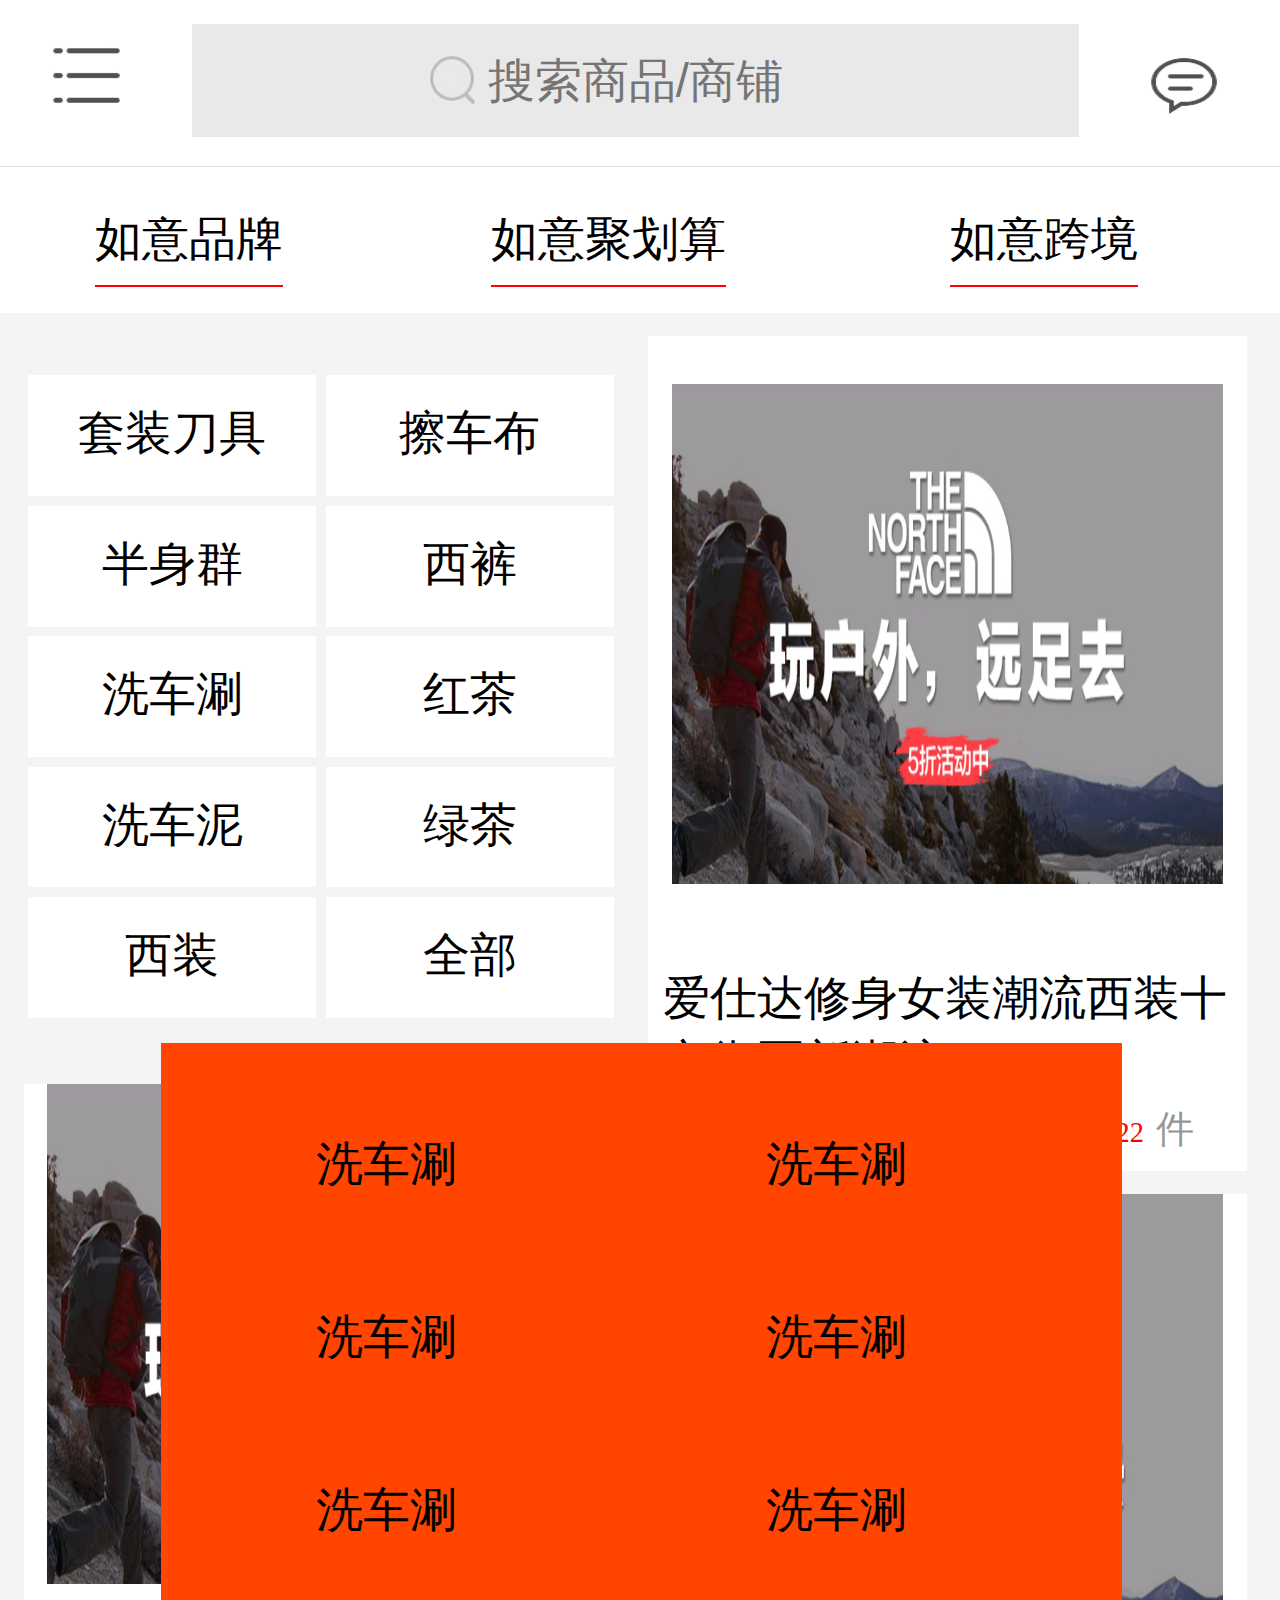
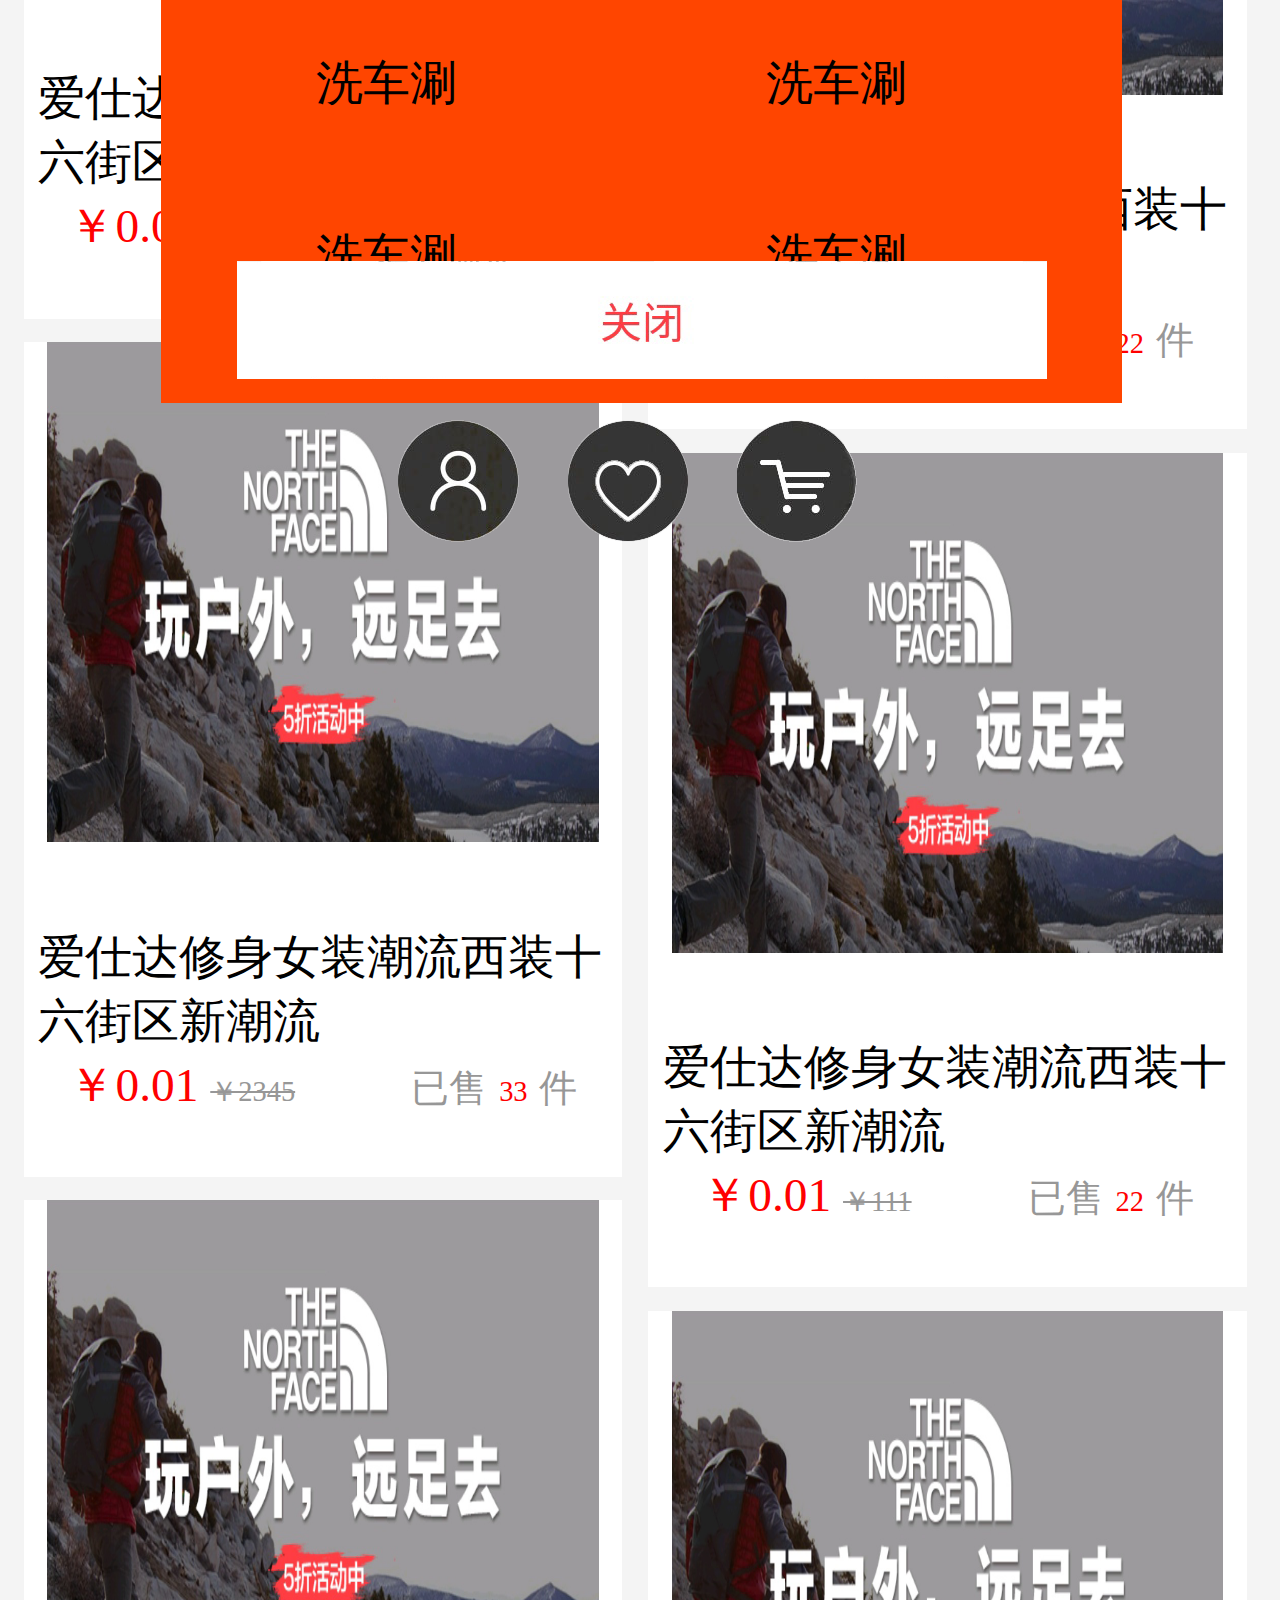
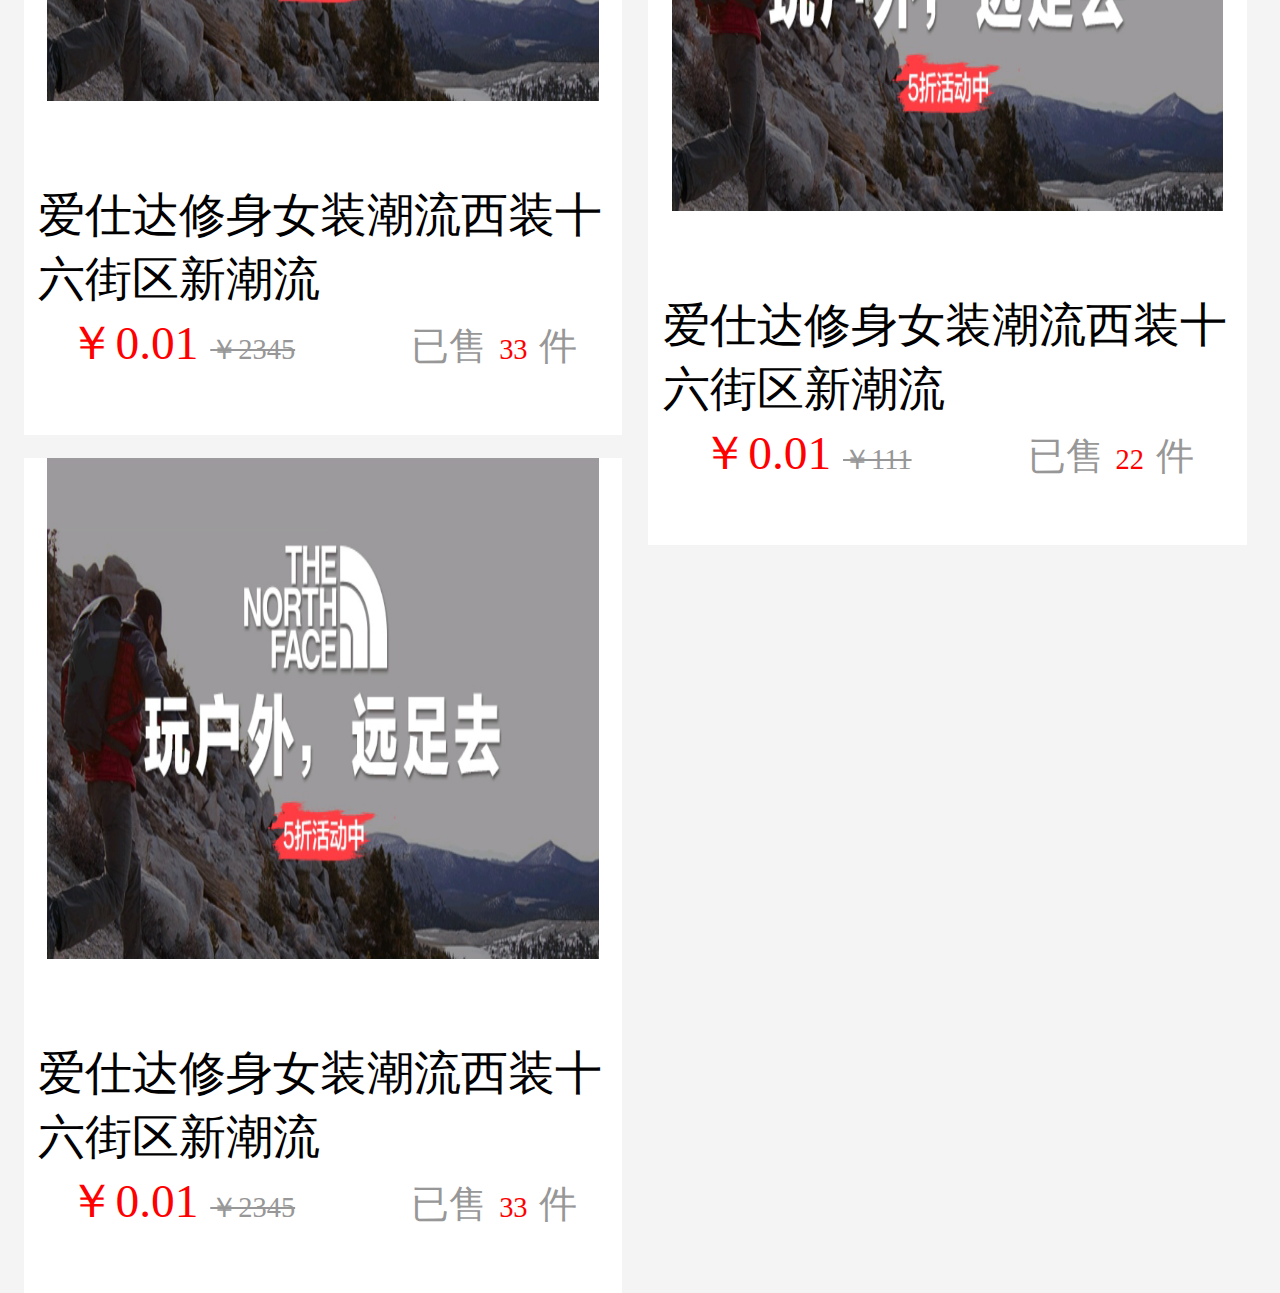
==== APP/index.html @ 69e21335 "app" ====
<!DOCTYPE html>
<html>
	<head>
		<meta charset="utf-8" />
		<title></title>
		<link rel="stylesheet" type="text/css" href="css/index.css"/>
		<meta name="viewport" content="width=device-width,user-scalable=no">
		<!--user-scalable=no-->
		<!--是否允许缩放 no不可以 yes可以-->
		<script type="text/javascript">
			var head = document.getElementsByTagName('head')[0];
			var meta = document.createElement('meta');
			meta.name = "viewport";
			var i = window.devicePixelRatio>1?1/ window.devicePixelRatio:1;
			meta.content = "width=device-width,user-scalable=no,initial-scale="+i+",maximum-scale="+i+",minimum-scale="+i;
			head.appendChild(meta);
		</script>	
		<script type="text/javascript">
			var html = document.getElementsByTagName('html')[0];
			var iW = window.innerWidth;
			var font = iW/27;
			//像素除40
			html.style.fontSize = font+'px';
		</script>
		</style>
	</head>
	<body>
		<div id="box">
			
			<!--头部-->
			<div class="header">
				<ul>
					<li>
						<img src="img/p.png"/>
					</li>
					<li>
						<input type="text" name="" id="" value=""  placeholder="搜索商品/商铺"/>
					</li>
					<li>
						<img src="img/q.png"/>
					</li>
				</ul>
			</div>
			<!--导航栏-->
			<div class="nav">
				
			</div>
			
			<!--固定定位-->
			<div class="fixed">
				<ul>
					<li>
						<img src="img/1.png"/>
					</li>
					<li>
						<img src="img/2.png"/>
					</li>
					<li>
						<img src="img/3.png"/>
					</li>
				</ul>
			</div>
			
			
			
			<!--tab切换-->
			<div class="Tab">
				<ul>
					<li>
						<!--左切换-->
						如意品牌
					</li>
					<li>
						<!--中间切换-->
						如意聚划算
					</li>
					<li>
						<!--右切换-->
						如意跨境
					</li>
				</ul>
				
			</div>
			<!--左切换-->
				<div >
					<!--左切换-->
					<div class="leftTab">
						<ul>
							<li>
								<a>
									<img src="img/hw.png"/>
								</a>
								<p>The North Face</p>
							</li>
							<li>
								<a>
									<img src="img/hw.png"/>
								</a>
								<p>The North Face</p>
							</li>
							<li>
								<a>
									<img src="img/hw.png"/>
								</a>
								<p>The North Face</p>
							</li>
							<li>
								<a>
									<img src="img/hw.png"/>
								</a>
								<p>The North Face</p>
							</li>
							<li>
								<a>
									<img src="img/hw.png"/>
								</a>
								<p>The North Face</p>
							</li>
							<li>
								<a>
									<img src="img/hw.png"/>
								</a>
								<p>The North Face</p>
							</li>
							<li>
								<a>
									<img src="img/hw.png"/>
								</a>
								<p>The North Face</p>
							</li>
						</ul>
					</div>
					<!--中间切换-->
					<div class="MiddleTab">
						<!--商品列表-->
						<div class="list">
							<ul>
								<li>套装刀具</li>
								<li>擦车布</li>
								<li>半身群</li>
								<li>西裤</li>
								<li>洗车涮</li>
								<li>红茶</li>
								<li>洗车泥</li>
								<li>绿茶</li>
								<li>西装</li>
								<li>
									全部
									<div class="whole">
										<ul>
											<li>洗车涮</li>
											<li>洗车涮</li>
											<li>洗车涮</li>
											<li>洗车涮</li>
											<li>洗车涮</li>
											<li>洗车涮</li>
											<li>洗车涮</li>
											<li>洗车涮</li>
											<li>洗车涮</li>
											<li>洗车涮</li>
											<li>洗车涮</li>
											<li>洗车涮</li>
											<li>洗车涮</li>
											
										</ul>
										<div class="">
											<img src="img/x.png"/>
										</div>
									</div>
								</li>
							</ul>
						</div>
						
						<ul class="MiddleShopA">
							<li>
								<img src="img/hw.png"/>
								<p>爱仕达修身女装潮流西装十六街区新潮流</p>
								<span>￥0.01</span>
								<span>￥111</span>
								<span>已售</span>
								<span>22</span>
								<span>件</span>
							</li>
							<li>
								<img src="img/hw.png"/>
								<p>爱仕达修身女装潮流西装十六街区新潮流</p>
								<span>￥0.01</span>
								<span>￥111</span>
								<span>已售</span>
								<span>22</span>
								<span>件</span>
							</li>
							<li>
								<img src="img/hw.png"/>
								<p>爱仕达修身女装潮流西装十六街区新潮流</p>
								<span>￥0.01</span>
								<span>￥111</span>
								<span>已售</span>
								<span>22</span>
								<span>件</span>
							</li>
							<li>
								<img src="img/hw.png"/>
								<p>爱仕达修身女装潮流西装十六街区新潮流</p>
								<span>￥0.01</span>
								<span>￥111</span>
								<span>已售</span>
								<span>22</span>
								<span>件</span>
							</li>
						</ul>
						<ul class="MiddleShopB">
							<li>
								<img src="img/hw.png"/>
								<p>爱仕达修身女装潮流西装十六街区新潮流</p>
								<span>￥0.01</span>
								<span>￥2345</span>
								<span>已售</span>
								<span>33</span>
								<span>件</span>
							</li>
							<li>
								<img src="img/hw.png"/>
								<p>爱仕达修身女装潮流西装十六街区新潮流</p>
								<span>￥0.01</span>
								<span>￥2345</span>
								<span>已售</span>
								<span>33</span>
								<span>件</span>
							</li>
							<li>
								<img src="img/hw.png"/>
								<p>爱仕达修身女装潮流西装十六街区新潮流</p>
								<span>￥0.01</span>
								<span>￥2345</span>
								<span>已售</span>
								<span>33</span>
								<span>件</span>
							</li>
							<li>
								<img src="img/hw.png"/>
								<p>爱仕达修身女装潮流西装十六街区新潮流</p>
								<span>￥0.01</span>
								<span>￥2345</span>
								<span>已售</span>
								<span>33</span>
								<span>件</span>
							</li>
						</ul>
				    </div>
					
					<!--右切换-->
					<div class="rightTab">
						<ul class="rightTabShop">
							<li>
								<img src="img/hw.png"/>
								<p>爱仕达修身女装潮流西装十六街区新潮流</p>
								<span>￥0.01</span>
								<span>￥111</span>
								<span>已售</span>
								<span>22</span>
								<span>件</span>
							</li>
							<li>
								<img src="img/hw.png"/>
								<p>爱仕达修身女装潮流西装十六街区新潮流</p>
								<span>￥0.01</span>
								<span>￥111</span>
								<span>已售</span>
								<span>22</span>
								<span>件</span>
							</li>
							<li>
								<img src="img/hw.png"/>
								<p>爱仕达修身女装潮流西装十六街区新潮流</p>
								<span>￥0.01</span>
								<span>￥111</span>
								<span>已售</span>
								<span>22</span>
								<span>件</span>
							</li>
							<li>
								<img src="img/hw.png"/>
								<p>爱仕达修身女装潮流西装十六街区新潮流</p>
								<span>￥0.01</span>
								<span>￥111</span>
								<span>已售</span>
								<span>22</span>
								<span>件</span>
							</li>
							<li>
								<img src="img/hw.png"/>
								<p>爱仕达修身女装潮流西装十六街区新潮流</p>
								<span>￥0.01</span>
								<span>￥111</span>
								<span>已售</span>
								<span>22</span>
								<span>件</span>
							</li>
						</ul>
				    </div>
					
					
					
				</div>
				
				
				
				
				
				
				
				
			
		</div>
	</body>
	<script src="js/index.js" type="text/javascript"></script>
</html>
---- APP/css/index.css ----
*{
	margin: 0px;
	padding: 0px;
}
body{
	
}

/*固定定位*/
.fixed ul{
	position: fixed;
	list-style: none;
	top: 42.6rem;
	left: 8.4rem;
	width: 10.2rem;
	height: 3.1rem;
	z-index: 1111;
}
.fixed ul li{
	width: 3.025rem;
	height: 3.1rem;
	margin-right: 0.55rem;
	float: left;
	border-radius: 50%;
}
.fixed ul li:nth-of-type(3){
	margin-right: 0rem;
}
.header{
	width:27rem;
	height:3.5rem;
	background: #fffff;
	border-bottom: .04rem solid #e4e4e4;
}
.header li:nth-of-type(1){
	margin-left: 1.1rem;
	margin-top: 1rem;
}
.header li:nth-of-type(2){
	margin-left: 1.5rem;
	margin-top: 0.5rem;
}
.header li:nth-of-type(3){
	margin-left: 1.5rem;
	margin-top: 1.2rem;
}
.header img{
	width:1.45rem;
	height:1.2rem;
}
.header li{
	float: left;
	list-style: none;
	
}
.header li input{
	width:18.7rem;
	height:2.4rem;
	background: #e9e9e9;
	font-size: 1rem;
	background-image: url(../img/s.png);
	background-repeat:no-repeat;
	background-size: 1rem;
	background-position: 5rem 0.655rem;
	text-align: center;
	border: none;
	outline: none;
	list-style: none;
}
.nav{
	
}
.Tab{
	width:27rem;
	background: #fff;
}
.Tab ul{
	list-style: none;
	width:22rem;
	margin-left: 2rem;
	background: #fff;
	height:3.075rem;
	
}
.Tab ul li{
	float: left;
	height:2.5rem;
	text-align: center;
	line-height: 3.075rem;
	border-bottom: 0.05rem solid red;
	
}
.Tab ul li:nth-of-type(2){
	margin-left: 4.4rem;
}
.Tab ul li:nth-of-type(3){
	float: right;
}


/*左部切换*/

.leftTab{
	background: orange;
	display: none;
}
.leftTab li{
	height:17.5rem;
	width: 27rem;
	background: #f4f4f4;
	
	
}

.leftTab img{
	width: 27rem;
	height:13.5rem;
	/*水平对齐,解决p和img之间空隙*/
	vertical-align: bottom;
}

.leftTab p{
	height:3.15rem;
	color: #787878;
	font-size: 1rem;
	text-indent: 1rem;
	width: 27rem;
	line-height: 3.15rem;
	background: white;
}



/*中部切换*/

.MiddleTab{
	width:27rem;
	background: #f4f4f4;
	position: relative;
	/*display: none;*/
}

.list{
	width:12.625rem;
	height: 15.775rem;
	margin-left: 0.5rem;
	background: #f4f4f4;
	position: relative;
	
}
.list ul{
	width:12.625rem;
	height: 14.55rem;
	background: #f4f4f4;
	position: absolute;
	top: 1.225rem;
}

.list li{
	width:6.075rem;
	height: 2.55rem;
	float: left;
	text-align: center;
	line-height: 2.45rem;
	margin: 0.1rem;
	list-style:none;
	background: white;
}
.MiddleShopA{
	list-style: none;
	background: #f4f4f4;
	position: absolute;
	top: 0.5rem;
	right: 0.7rem;
}

.MiddleShopA li{
	width:12.625rem;
	height: 17.6rem;
	margin-bottom: 0.5rem;
	text-align: center;
	background: white;
	font-family: "微软雅黑";
}
.MiddleShopA li:nth-of-type(1){
	padding-top: 1rem;
	background: white;
	box-sizing: border-box;
}

.MiddleShopA li p{
	text-align: left;
	margin-top: 1.5rem;
	margin-left: 0.3rem;
}
.MiddleShopA li img{
	width:11.625rem;
	height: 10.55rem;
}
.MiddleShopA li span:nth-of-type(1){
	color: red;
}
.MiddleShopA li span:nth-of-type(2){
	font-size: 0.6rem;
	text-decoration: line-through;
	color: #979797;
}
.MiddleShopA li span:nth-of-type(3){
	margin-left: 2.2rem;
	font-size: 0.8rem;
	color: #979797;
}
.MiddleShopA li span:nth-of-type(4){
	font-size: 0.6rem;
	color: red;
}
.MiddleShopA li span:nth-of-type(5){
	color: #979797;
	font-size: 0.8rem;
}


.MiddleShopB{
	width:12.625rem;
	margin-left: 0.5rem;
	background: #f4f4f4;
	list-style: none;
}

.MiddleShopB li{
	width:12.625rem;
	height: 17.6rem;
	margin-top: 0.5rem;
	text-align: center;
	background: white;
	font-family: "微软雅黑";
}
.MiddleShopB li p{
	text-align: left;
	margin-top: 1.5rem;
	margin-left: 0.3rem;
}
.MiddleShopB li img{
	width:11.625rem;
	height: 10.55rem;
}
.MiddleShopB li span:nth-of-type(1){
	color: red;
}
.MiddleShopB li span:nth-of-type(2){
	font-size: 0.6rem;
	text-decoration: line-through;
	color: #979797;
}
.MiddleShopB li span:nth-of-type(3){
	margin-left: 2.2rem;
	font-size: 0.8rem;
	color: #979797;
}
.MiddleShopB li span:nth-of-type(4){
	font-size: 0.6rem;
	color: red;
	
}
.MiddleShopB li span:nth-of-type(5){
	color: #979797;
	font-size: 0.8rem;
}
.whole{
	position: fixed;
	top: 22rem;
	left: 3.4rem;
	width: 20.275rem;
	height: 20.25rem;
	z-index: 11111;
	overflow-y:hidden;
    overflow-x: hidden;
	background: orangered;
}
.whole ul{
	width: 20.275rem;
	height: 17.25rem;
	background: orangered;
	margin-top: 0;
	overflow: hidden;
	/*vertical-align: bottom;*/
}
.whole ul li{
	width: 9.3rem;
	height: 3.45rem;
	background: orangered;
}
.whole div{
	position: absolute;
	bottom: 0;
	width: 20.275rem;
	height: 3rem;
	background: orangered;
}



/*右切换*/

.rightTab{
	background: #f4f4f4;
	/*子元素浮动父元素也浮动撑起父元素高度*/
	float: left;
	display: none;
}
.rightTabShop{
	background: #f4f4f4;
	list-style: none;
}
.rightTabShop li p{
	text-align: left;
	margin-top: 1.5rem;
	margin-left: 0.3rem;
}

.rightTabShop li{
	float: left;
	width:11.625rem;
	height: 16.6rem;
	margin-top: 1.2rem;
	margin-left: 1.2rem;
	background: white;
	font-family: "微软雅黑";
}
.rightTabShop li img{
	width:11.625rem;
	height: 10.55rem;
}
.rightTabShop li span:nth-of-type(1){
	color: red;
}
.rightTabShop li span:nth-of-type(2){
	font-size: 0.6rem;
	text-decoration: line-through;
	color: #979797;
}
.rightTabShop li span:nth-of-type(3){
	margin-left: 2.2rem;
	font-size: 0.8rem;
	color: #979797;
}
.rightTabShop li span:nth-of-type(4){
	font-size: 0.6rem;
	color: red;
}
.rightTabShop li span:nth-of-type(5){
	color: #979797;
	font-size: 0.8rem;
}
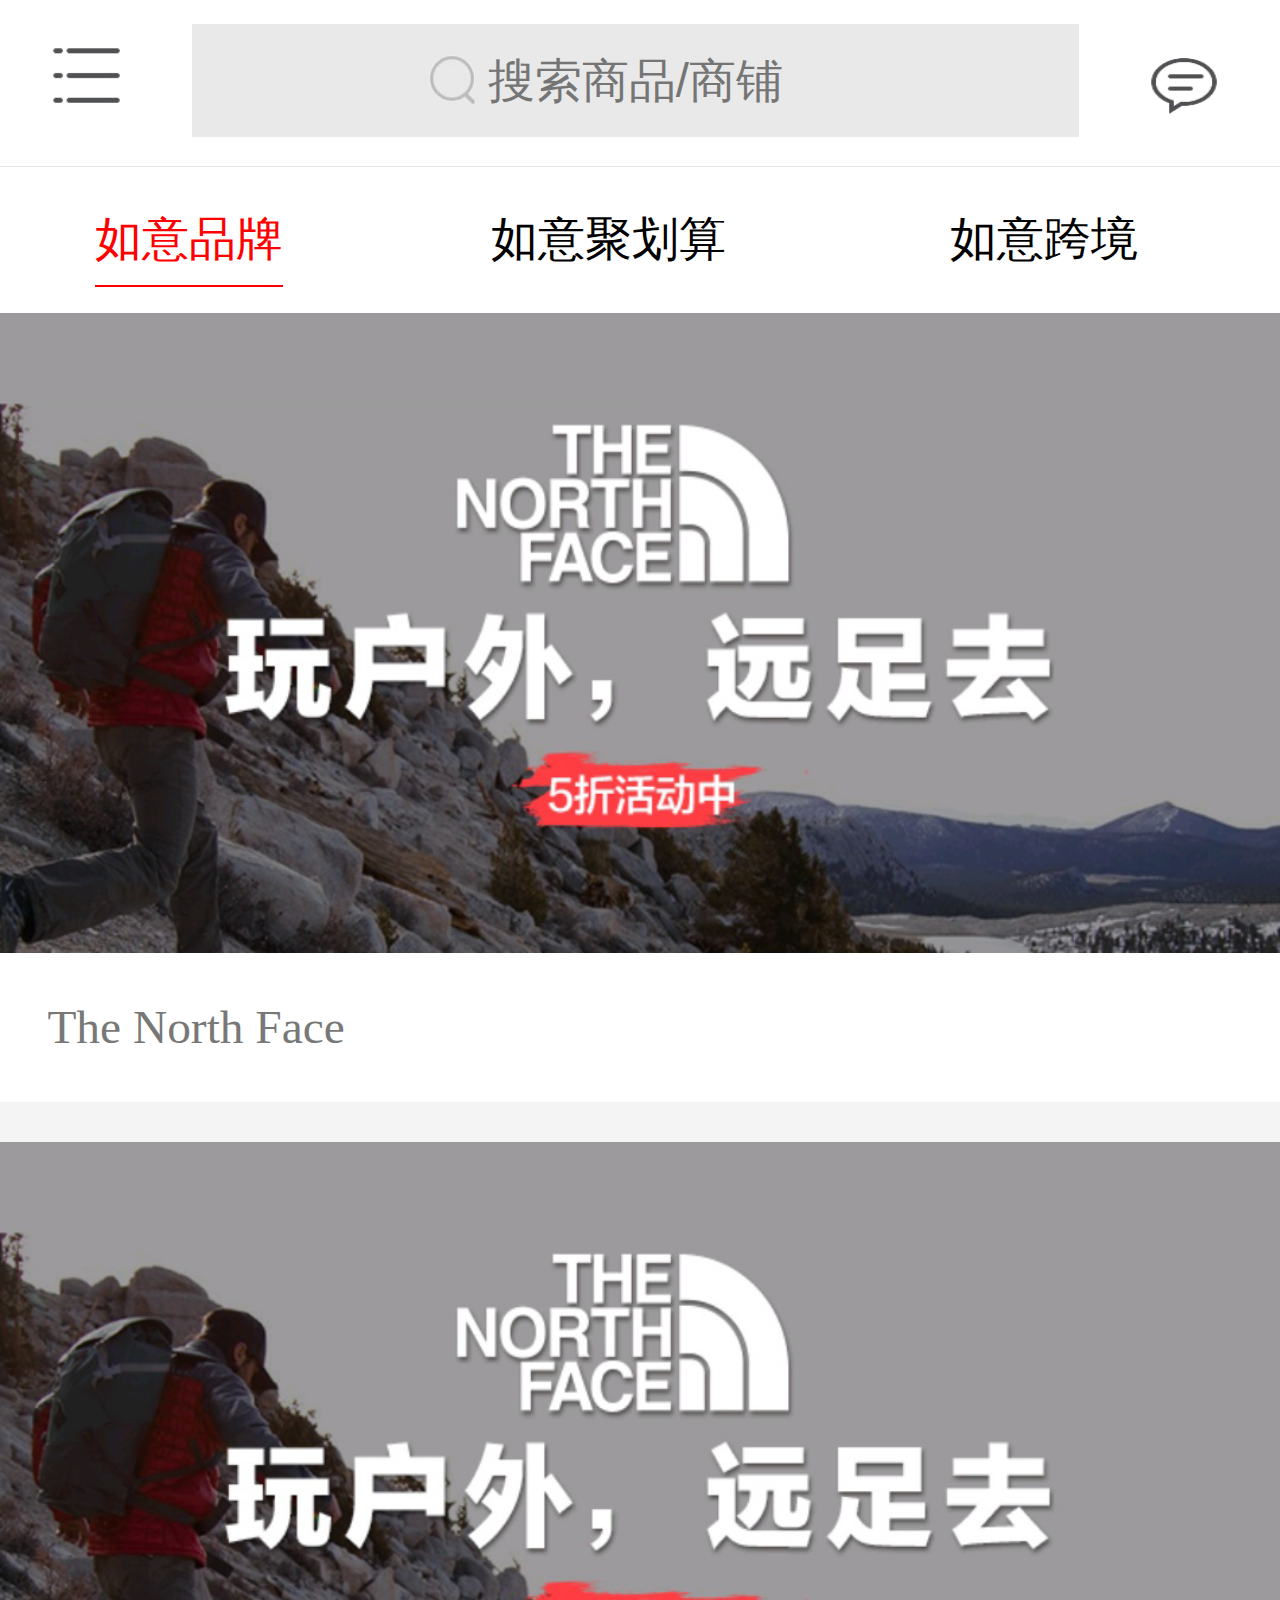
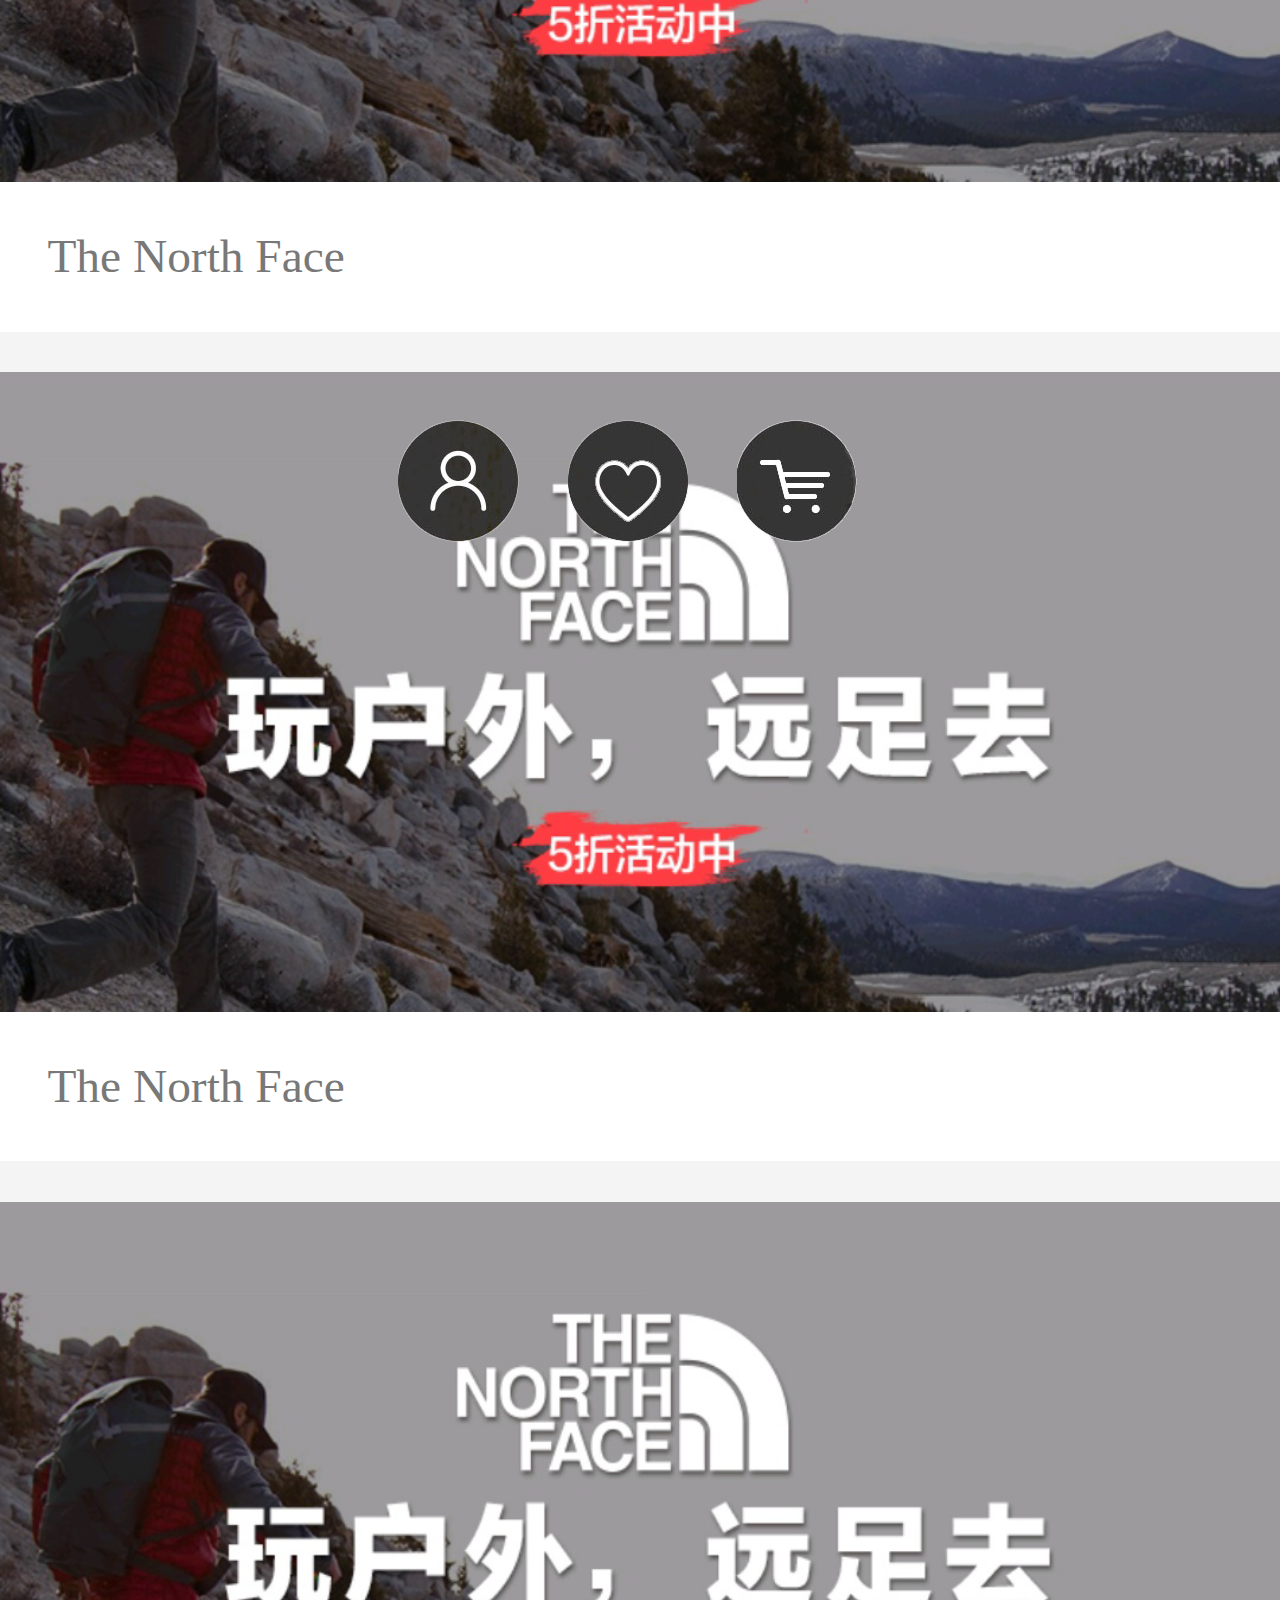
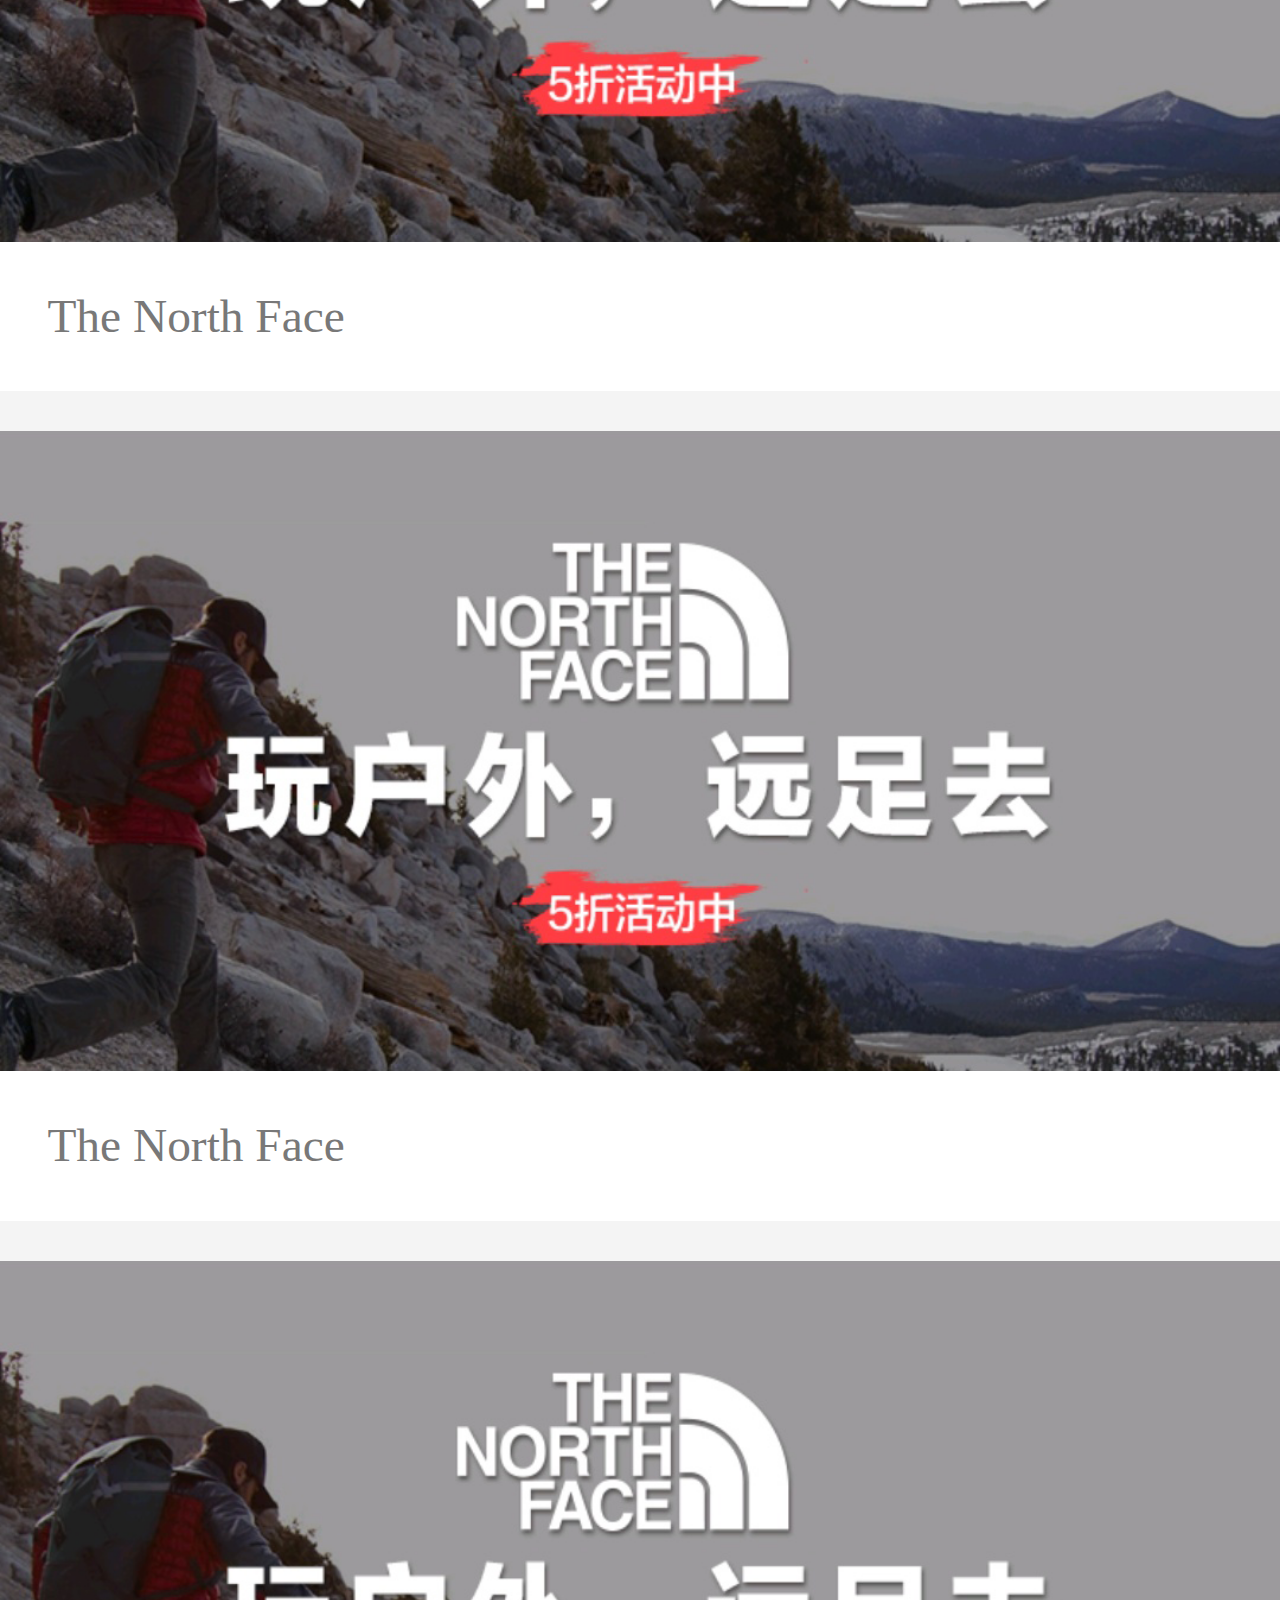
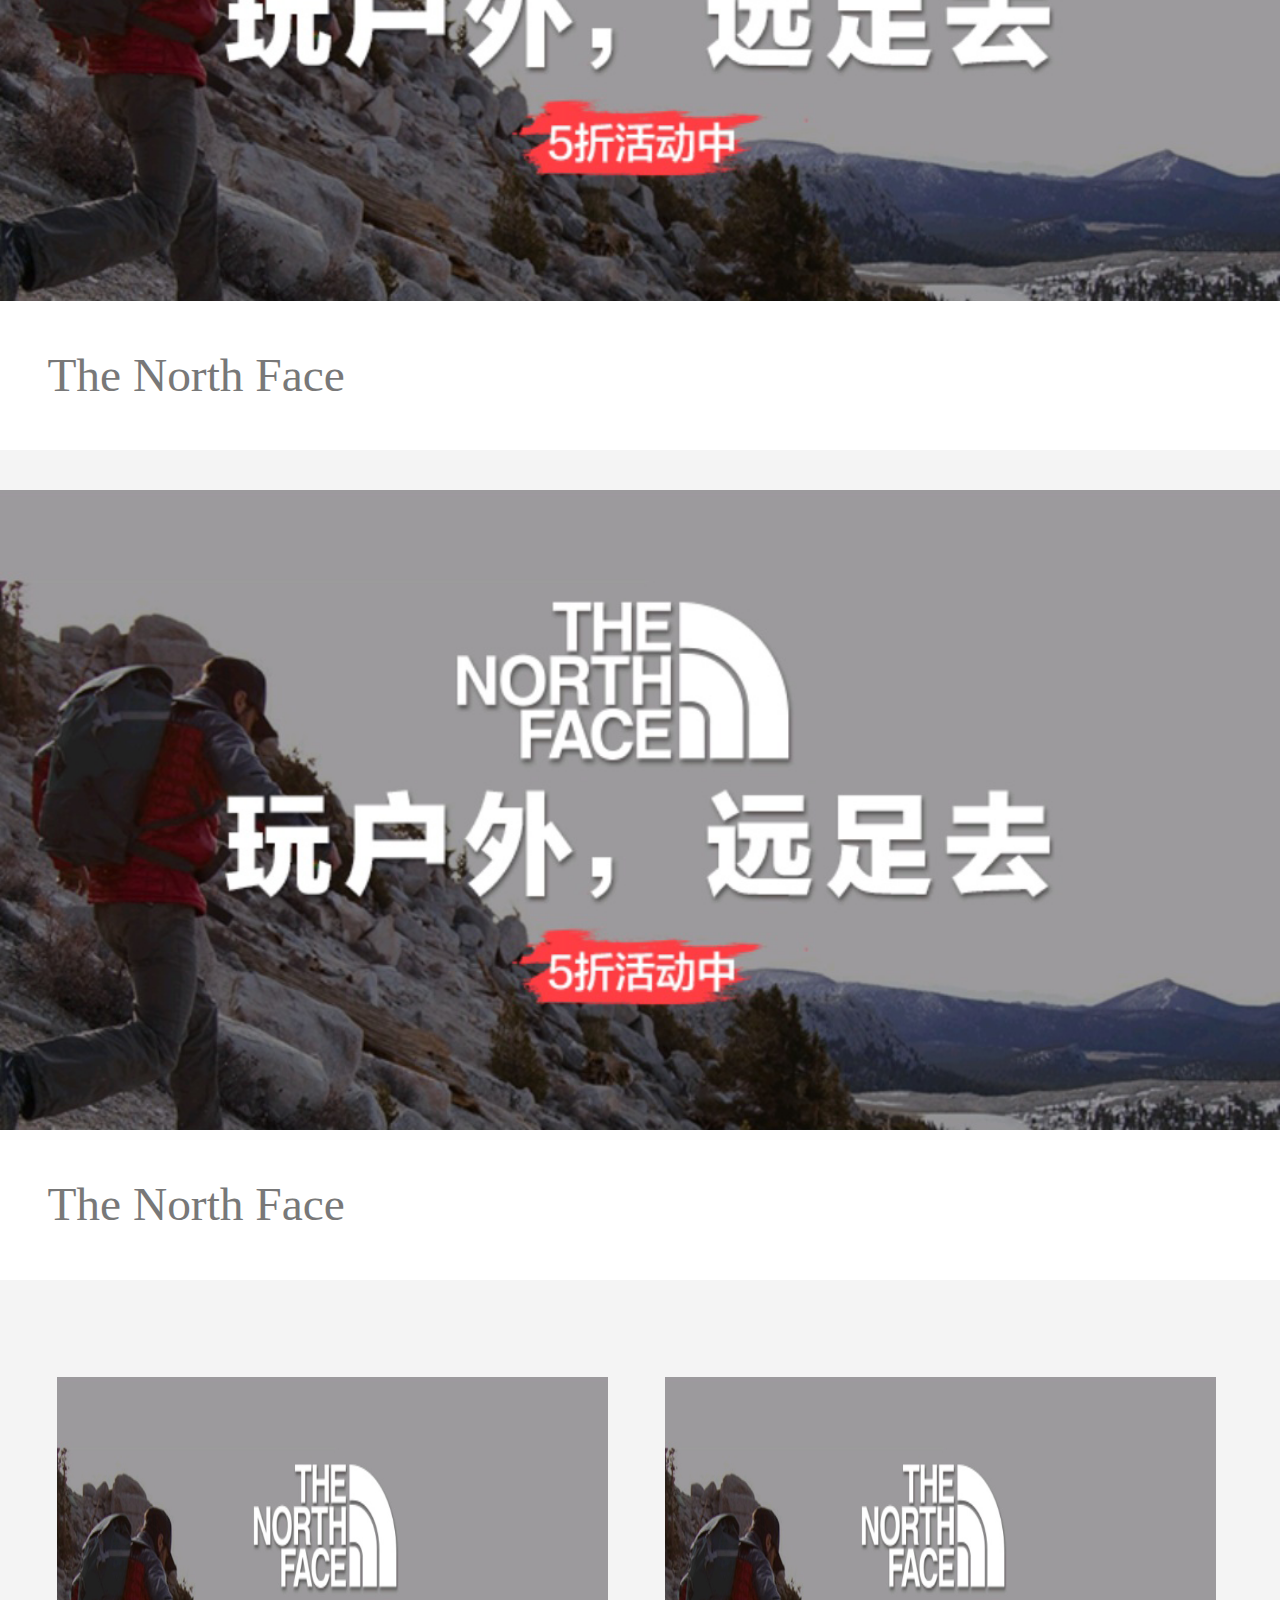
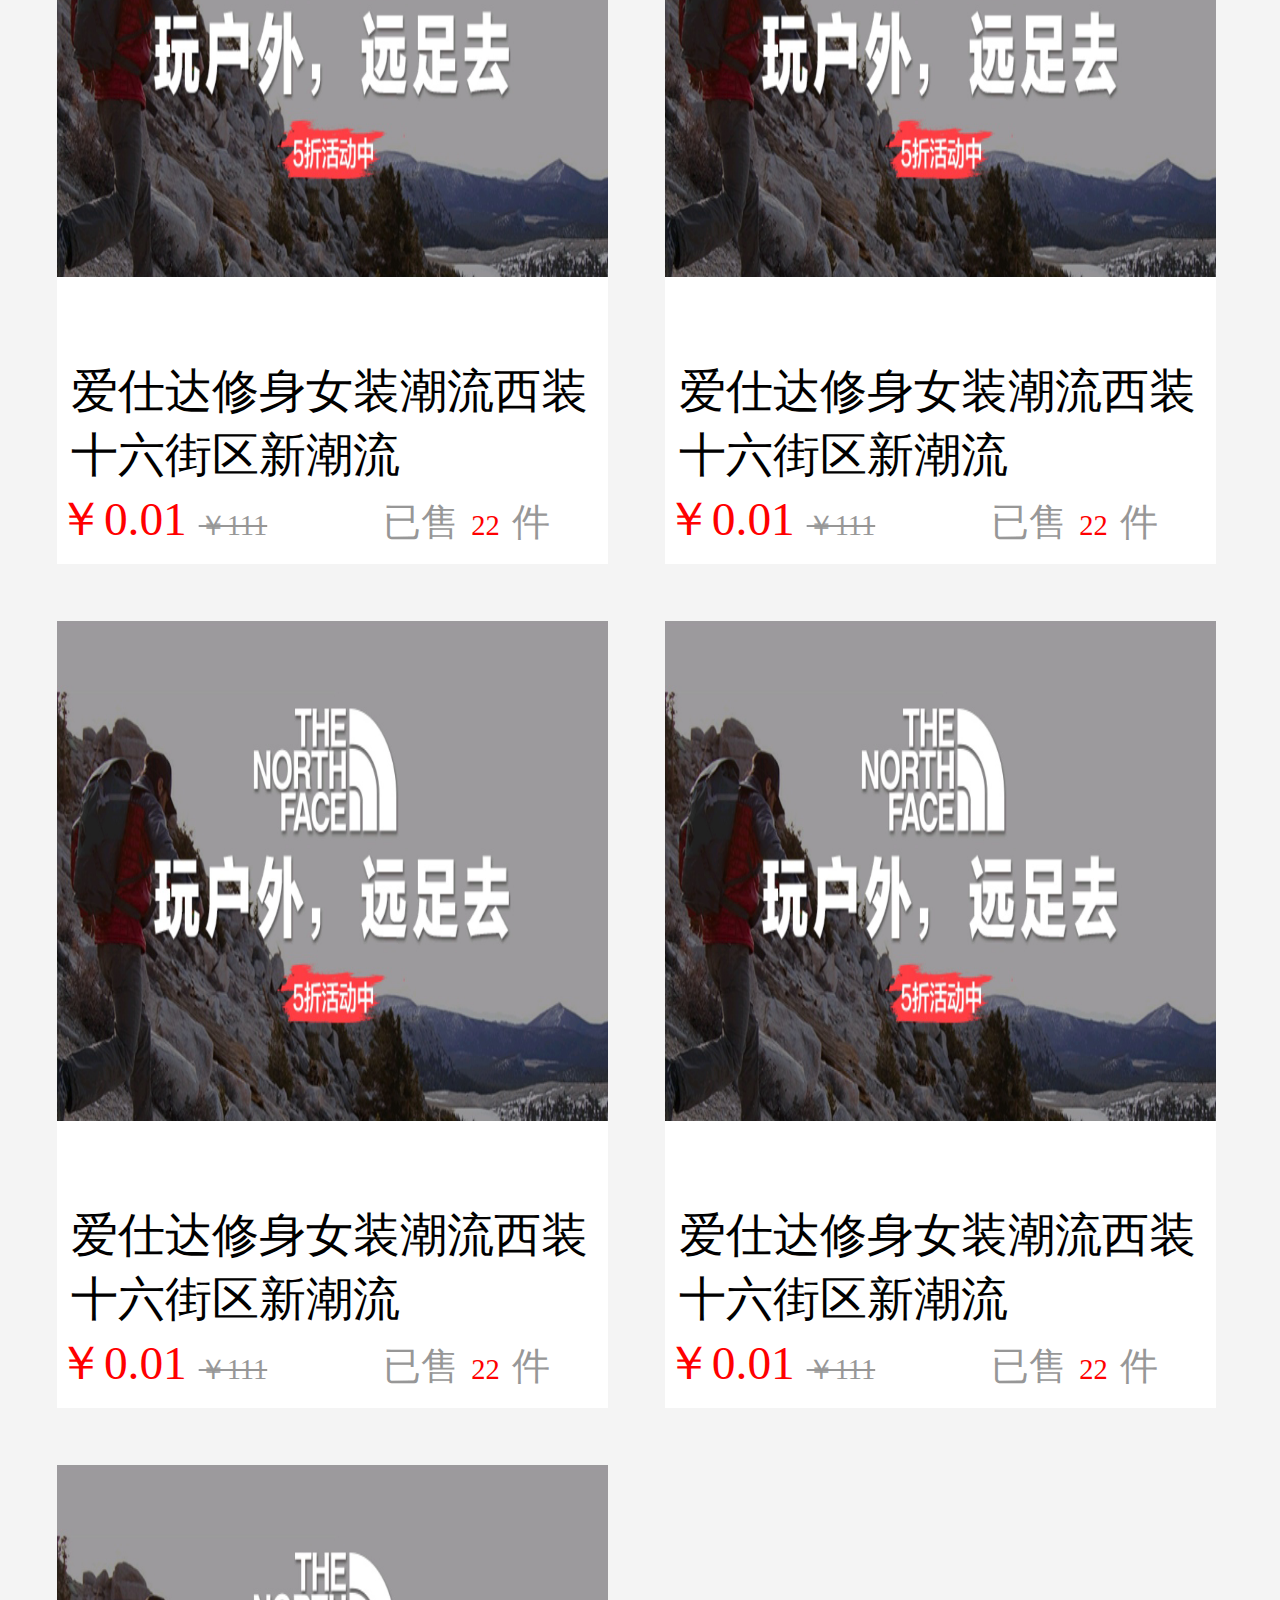
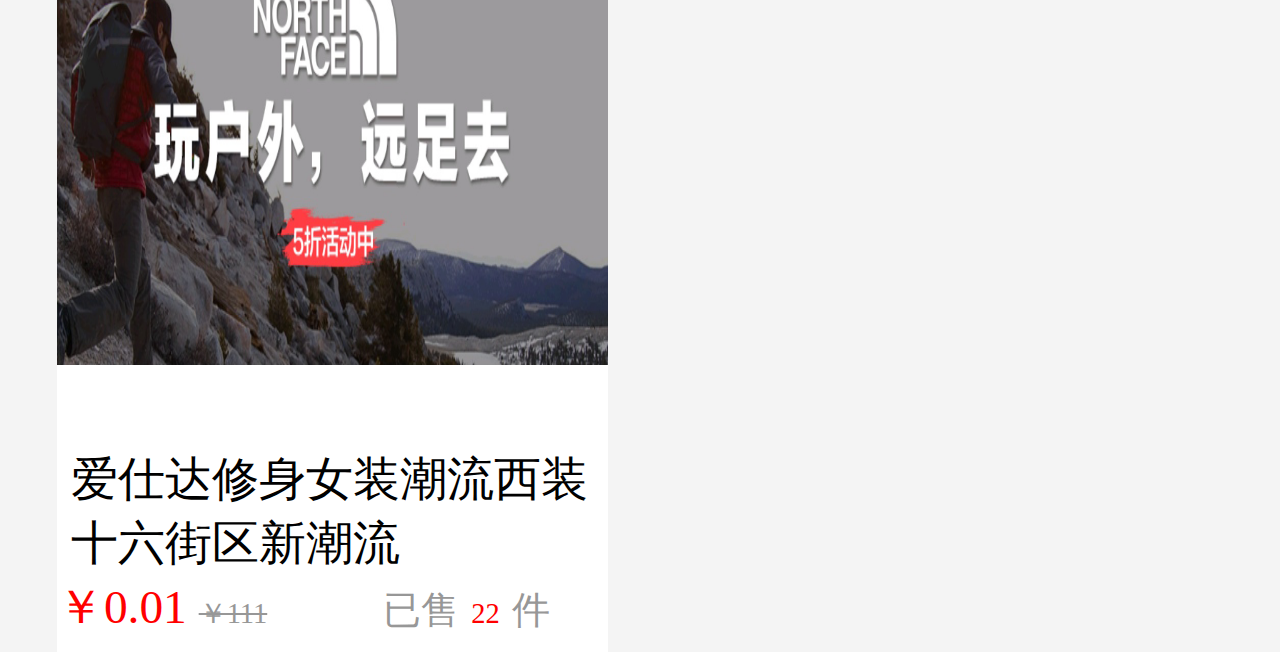
==== commit 26700305: "APP" ====
--- a/APP/index.html
+++ b/APP/index.html
@@ -22,7 +22,6 @@
 			//像素除40
 			html.style.fontSize = font+'px';
 		</script>
-		</style>
 	</head>
 	<body>
 		<div id="box">
@@ -49,8 +48,8 @@
 			<!--固定定位-->
 			<div class="fixed">
 				<ul>
-					<li>
-						<img src="img/1.png"/>
+					<li >
+						<a href="Login.html"><img src="img/1.png"/></a>
 					</li>
 					<li>
 						<img src="img/2.png"/>
@@ -65,26 +64,25 @@
 			
 			<!--tab切换-->
 			<div class="Tab">
-				<ul>
-					<li>
-						<!--左切换-->
+				<ul class="Tabs">
+					<li class="active">
 						如意品牌
 					</li>
 					<li>
-						<!--中间切换-->
 						如意聚划算
 					</li>
 					<li>
-						<!--右切换-->
 						如意跨境
 					</li>
 				</ul>
 				
-			</div>
-			<!--左切换-->
-				<div >
+			</div >
+			
+			
+			
+				<div class="TabChildren">
 					<!--左切换-->
-					<div class="leftTab">
+					<div class="leftTab ">
 						<ul>
 							<li>
 								<a>
@@ -144,36 +142,12 @@
 								<li>洗车泥</li>
 								<li>绿茶</li>
 								<li>西装</li>
-								<li>
-									全部
-									<div class="whole">
-										<ul>
-											<li>洗车涮</li>
-											<li>洗车涮</li>
-											<li>洗车涮</li>
-											<li>洗车涮</li>
-											<li>洗车涮</li>
-											<li>洗车涮</li>
-											<li>洗车涮</li>
-											<li>洗车涮</li>
-											<li>洗车涮</li>
-											<li>洗车涮</li>
-											<li>洗车涮</li>
-											<li>洗车涮</li>
-											<li>洗车涮</li>
-											
-										</ul>
-										<div class="">
-											<img src="img/x.png"/>
-										</div>
-									</div>
-								</li>
 							</ul>
 						</div>
 						
 						<ul class="MiddleShopA">
 							<li>
-								<img src="img/hw.png"/>
+								<a href="shop.html"><img src="img/hw.png"/></a>
 								<p>爱仕达修身女装潮流西装十六街区新潮流</p>
 								<span>￥0.01</span>
 								<span>￥111</span>
@@ -303,16 +277,10 @@
 					
 					
 				</div>
-				
-				
-				
-				
-				
-				
-				
-				
+	
 			
 		</div>
 	</body>
+	<script type="text/javascript" src="js/jquery-2.1.0.js"></script>
 	<script src="js/index.js" type="text/javascript"></script>
 </html>
--- a/APP/css/index.css
+++ b/APP/css/index.css
@@ -84,10 +84,11 @@
 }
 .Tab ul li{
 	float: left;
+	cursor: pointer;
 	height:2.5rem;
 	text-align: center;
 	line-height: 3.075rem;
-	border-bottom: 0.05rem solid red;
+	border-bottom: 0.05rem solid inherit;
 	
 }
 .Tab ul li:nth-of-type(2){
@@ -102,12 +103,13 @@
 
 .leftTab{
 	background: orange;
-	display: none;
+	/*display: none;*/
 }
 .leftTab li{
 	height:17.5rem;
 	width: 27rem;
 	background: #f4f4f4;
+	
 	
 	
 }
@@ -137,7 +139,7 @@
 	width:27rem;
 	background: #f4f4f4;
 	position: relative;
-	/*display: none;*/
+	display: none;
 }
 
 .list{
@@ -154,7 +156,79 @@
 	background: #f4f4f4;
 	position: absolute;
 	top: 1.225rem;
-}
+	cursor: pointer;
+}
+#commoditys{
+	width:27rem;
+	height: 1rem;
+	
+}
+#commoditys ul li{
+	width:9rem;
+	height: 1rem;
+	float: left;
+	font-size: 0.5rem;
+	list-style: none;
+	text-align: center;
+	line-height:1rem;
+	text-decoration: none;
+}
+a{
+	text-decoration: none;
+}
+#commoditys ul li:nth-of-type(1){
+	text-align: left;
+	text-indent: 1rem;
+}
+
+
+
+#commodity{
+	width:27rem;
+	
+}
+#commodity ul li{
+	width:12.625rem;
+	height: 14.55rem;
+	float: left;
+	text-align: center;
+	list-style: none;
+	margin-left: 0.6rem;
+	margin-top: 0.6rem;
+	background: #f4f4f4;
+}
+#commodity li img{
+	width:11.625rem;
+	height: 10.55rem;
+}
+#commodity li>span:nth-of-type(1){
+	color: red;
+}
+#commodity li>span:nth-of-type(2){
+	font-size: 0.6rem;
+	text-decoration: line-through;
+	color: #979797;
+}
+#commodity li>span:nth-of-type(3){
+	margin-left: 2.2rem;
+	font-size: 0.8rem;
+	color: #979797;
+}
+#commodity li>span:nth-of-type(4){
+	font-size: 0.6rem;
+	color: red;
+}
+#commodity li>span:nth-of-type(5){
+	color: #979797;
+	font-size: 0.8rem;
+}
+#commodity li p{
+	text-align: left;
+	margin-left: 0.3rem;
+}
+
+
+
 
 .list li{
 	width:6.075rem;
@@ -306,7 +380,7 @@
 	background: #f4f4f4;
 	/*子元素浮动父元素也浮动撑起父元素高度*/
 	float: left;
-	display: none;
+	display: block;
 }
 .rightTabShop{
 	background: #f4f4f4;
@@ -352,3 +426,8 @@
 	color: #979797;
 	font-size: 0.8rem;
 }
+
+.active{
+	color: red;
+	border-bottom: 0.05rem solid red;
+	}
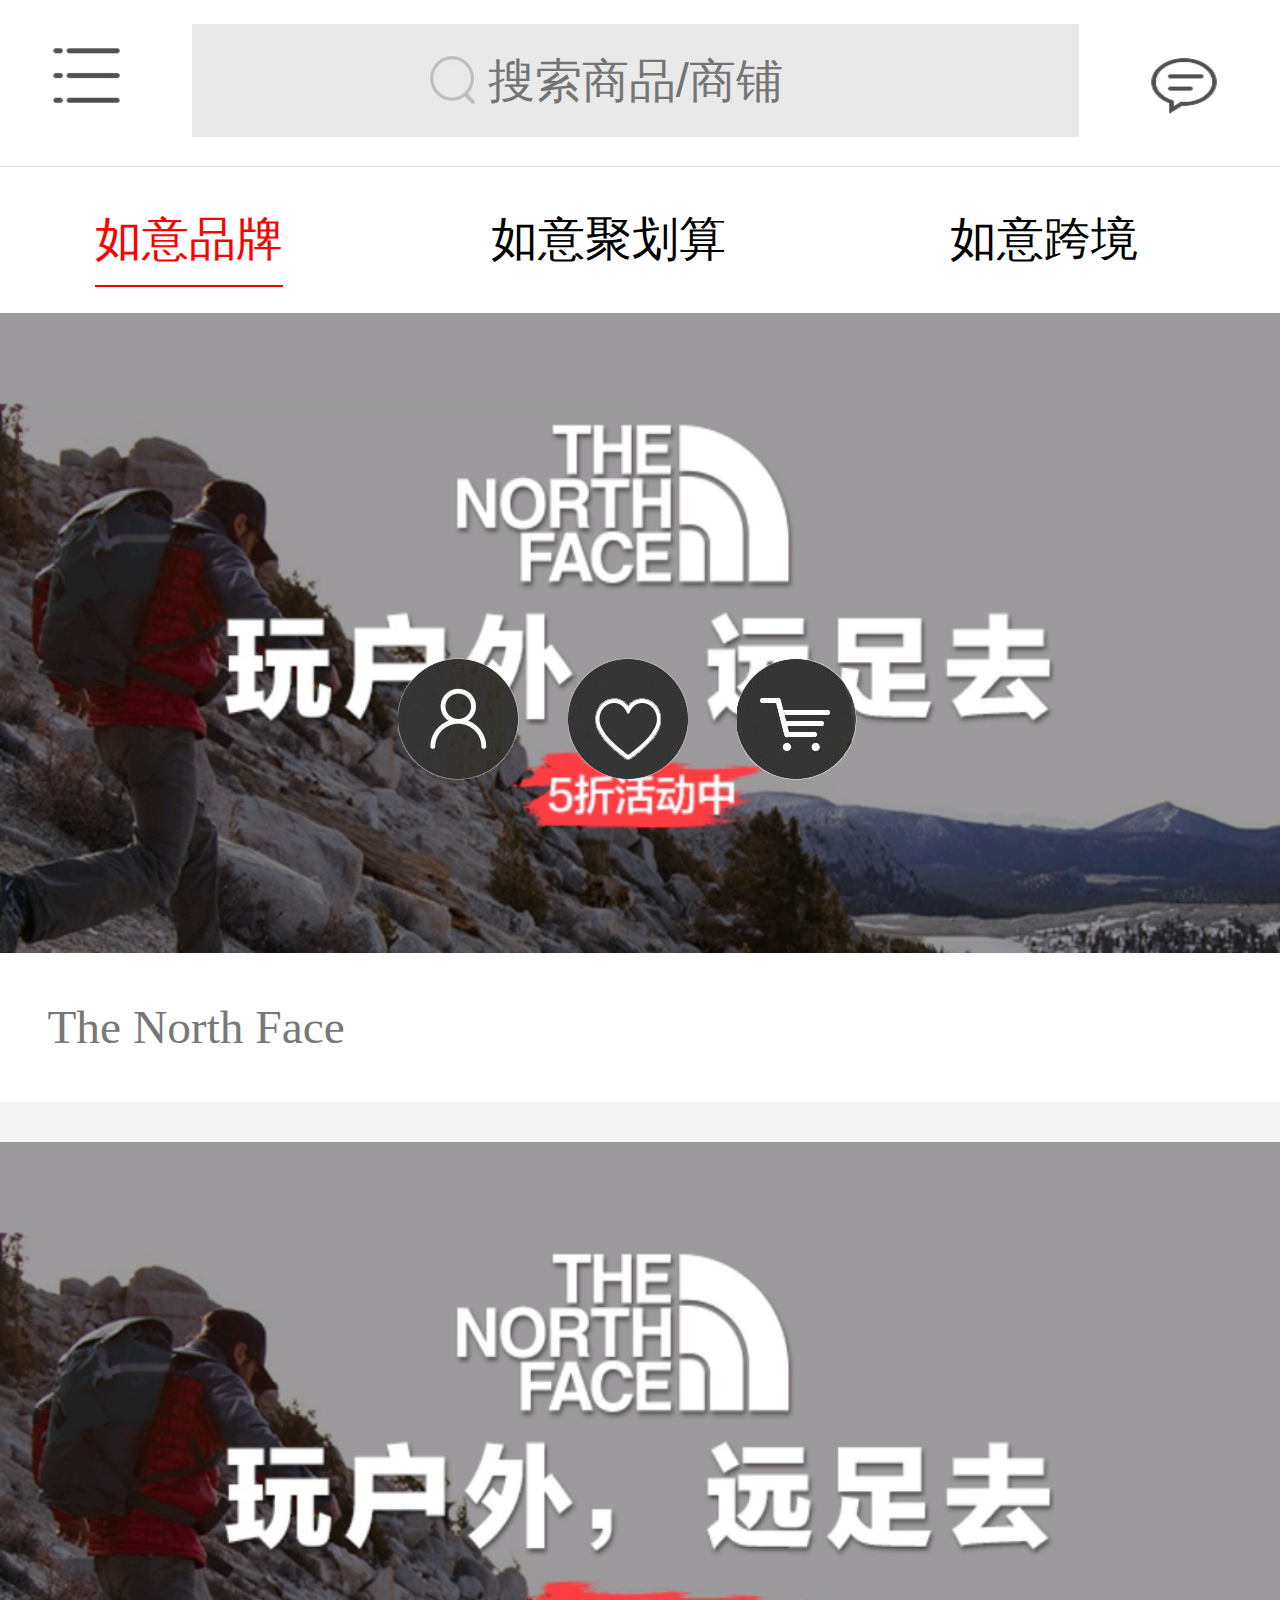
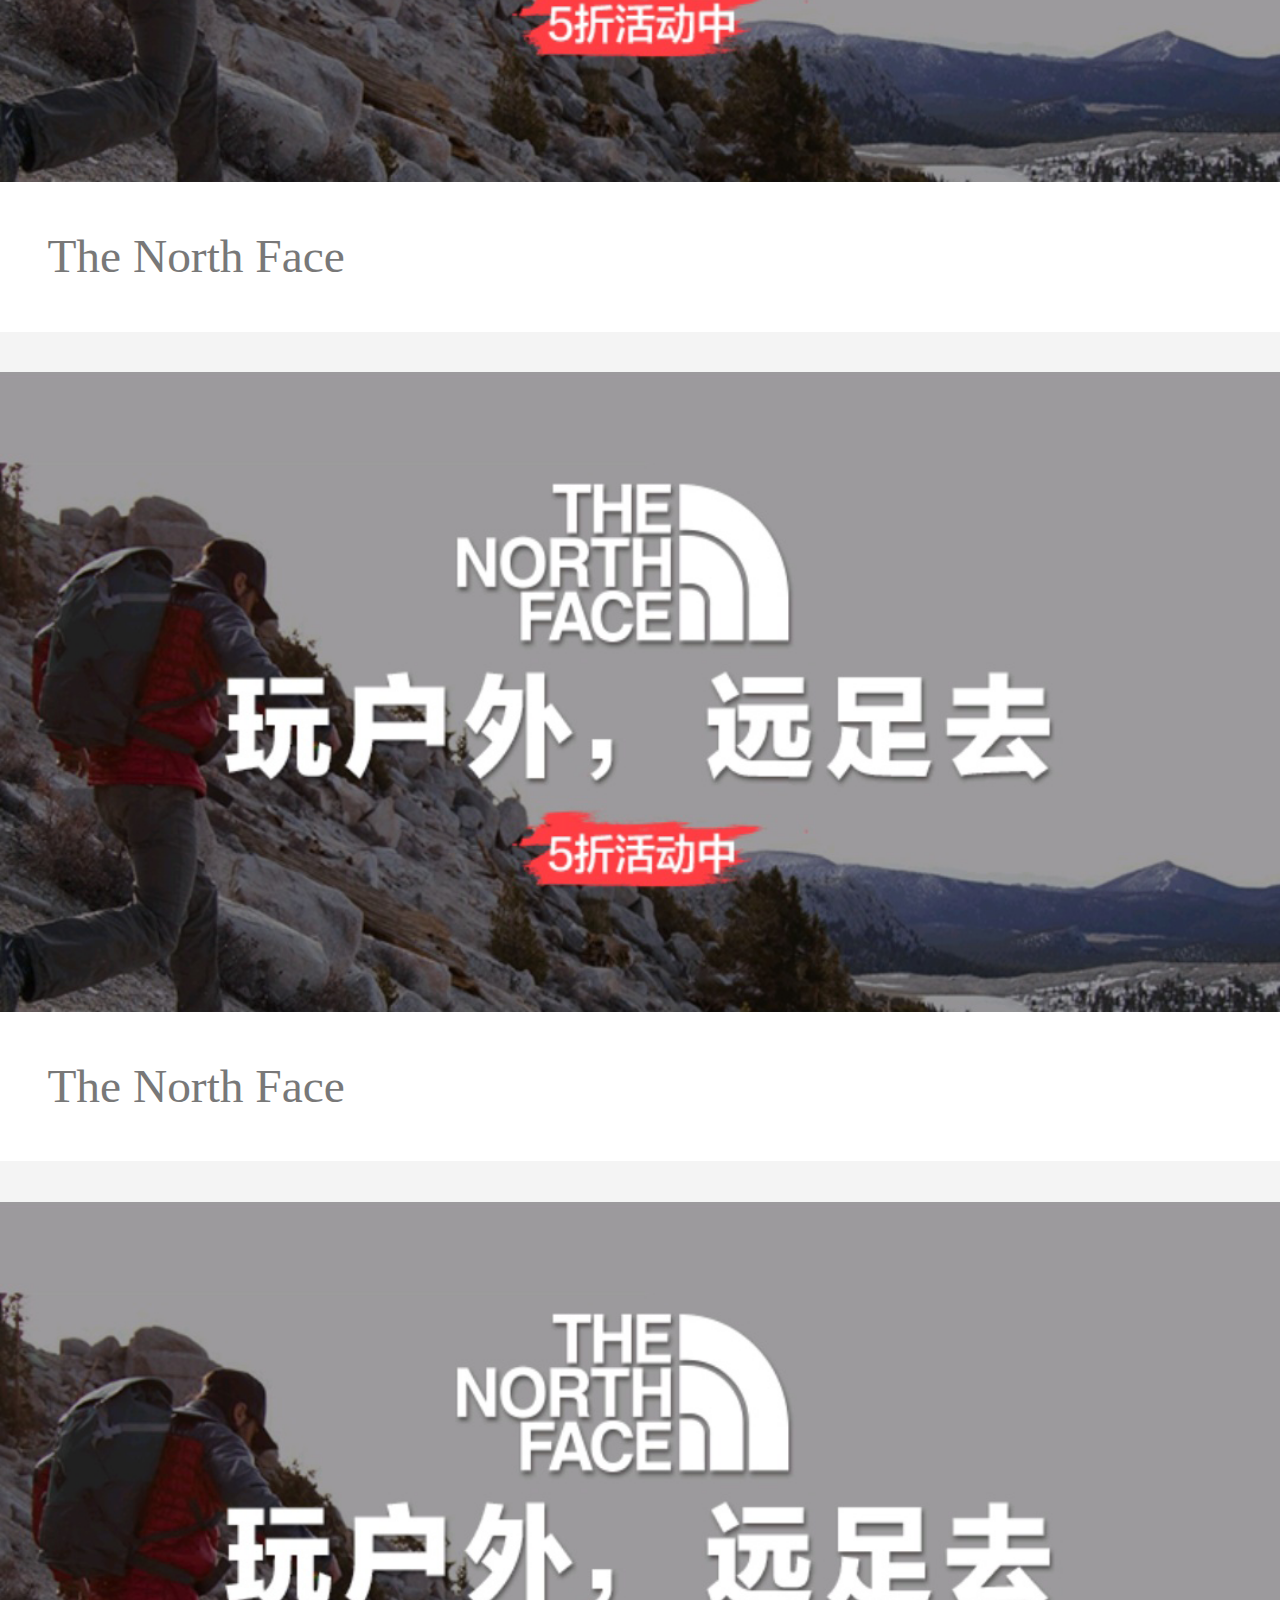
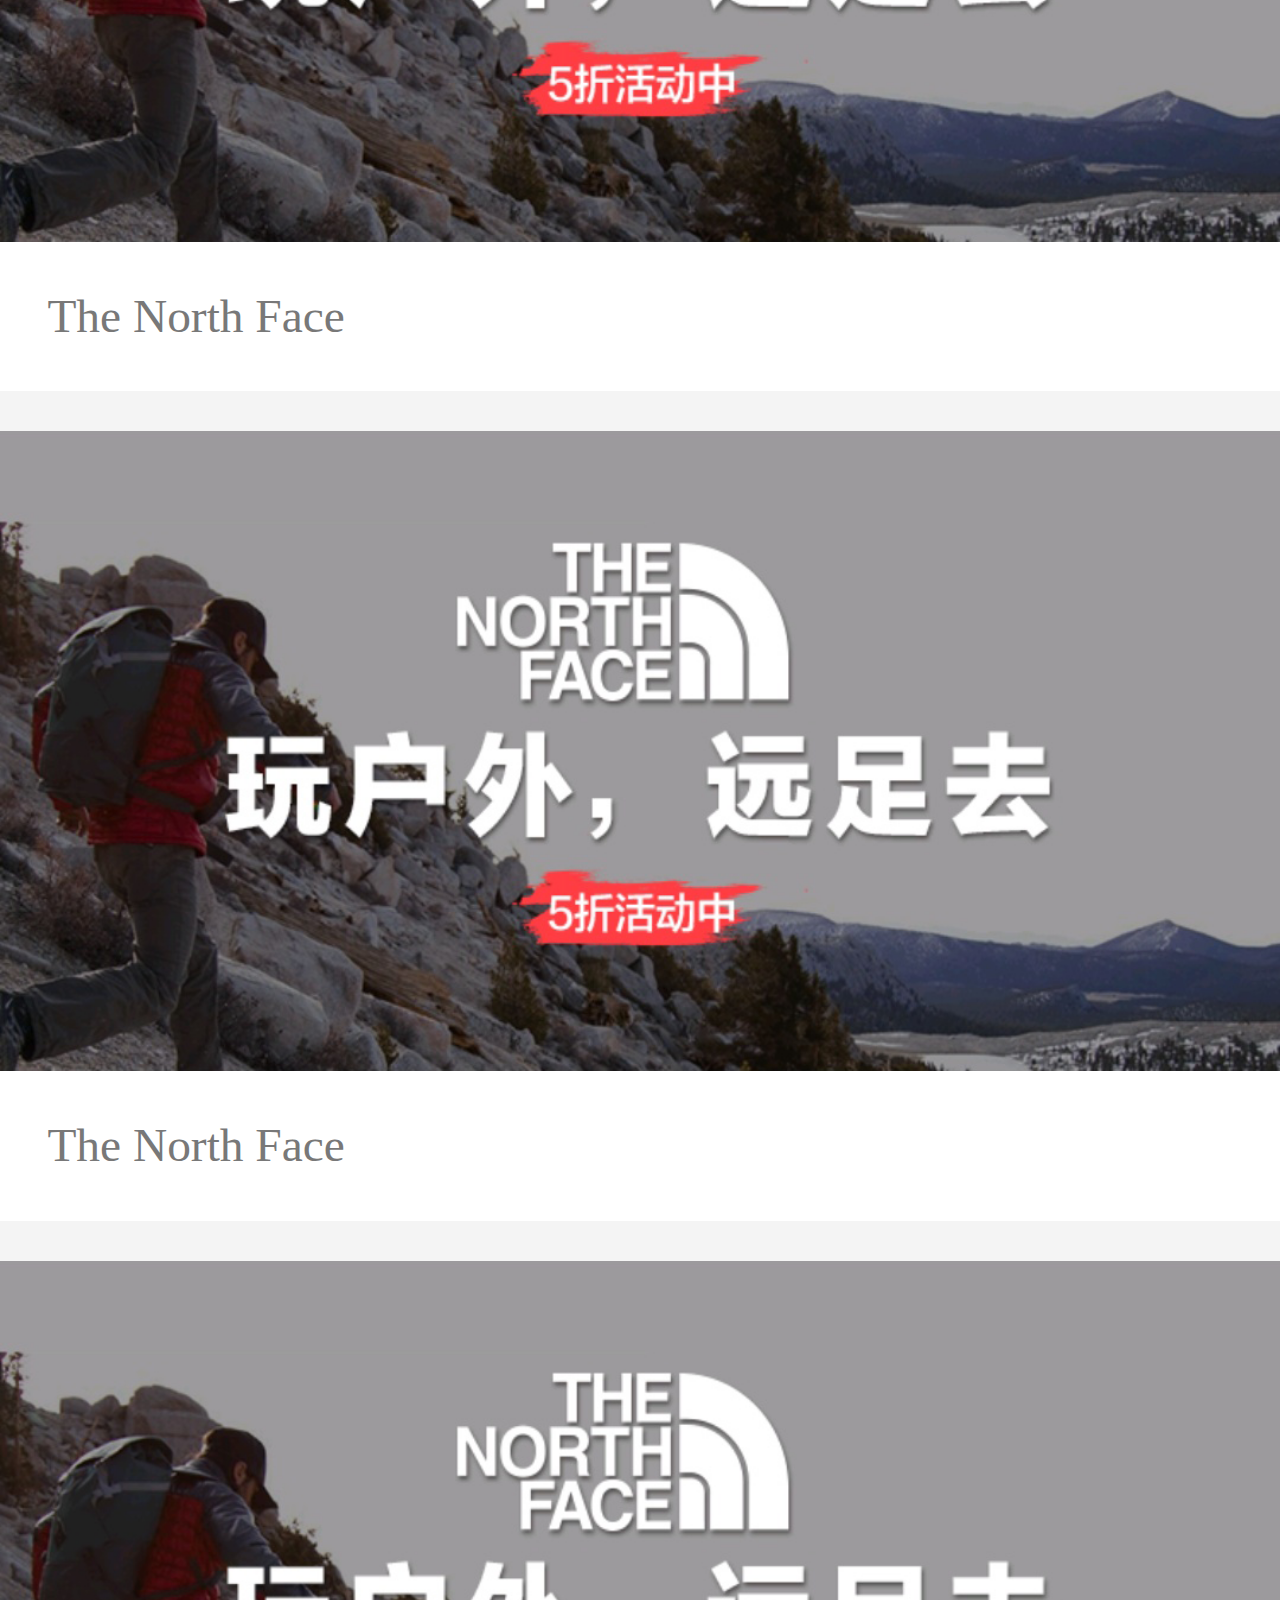
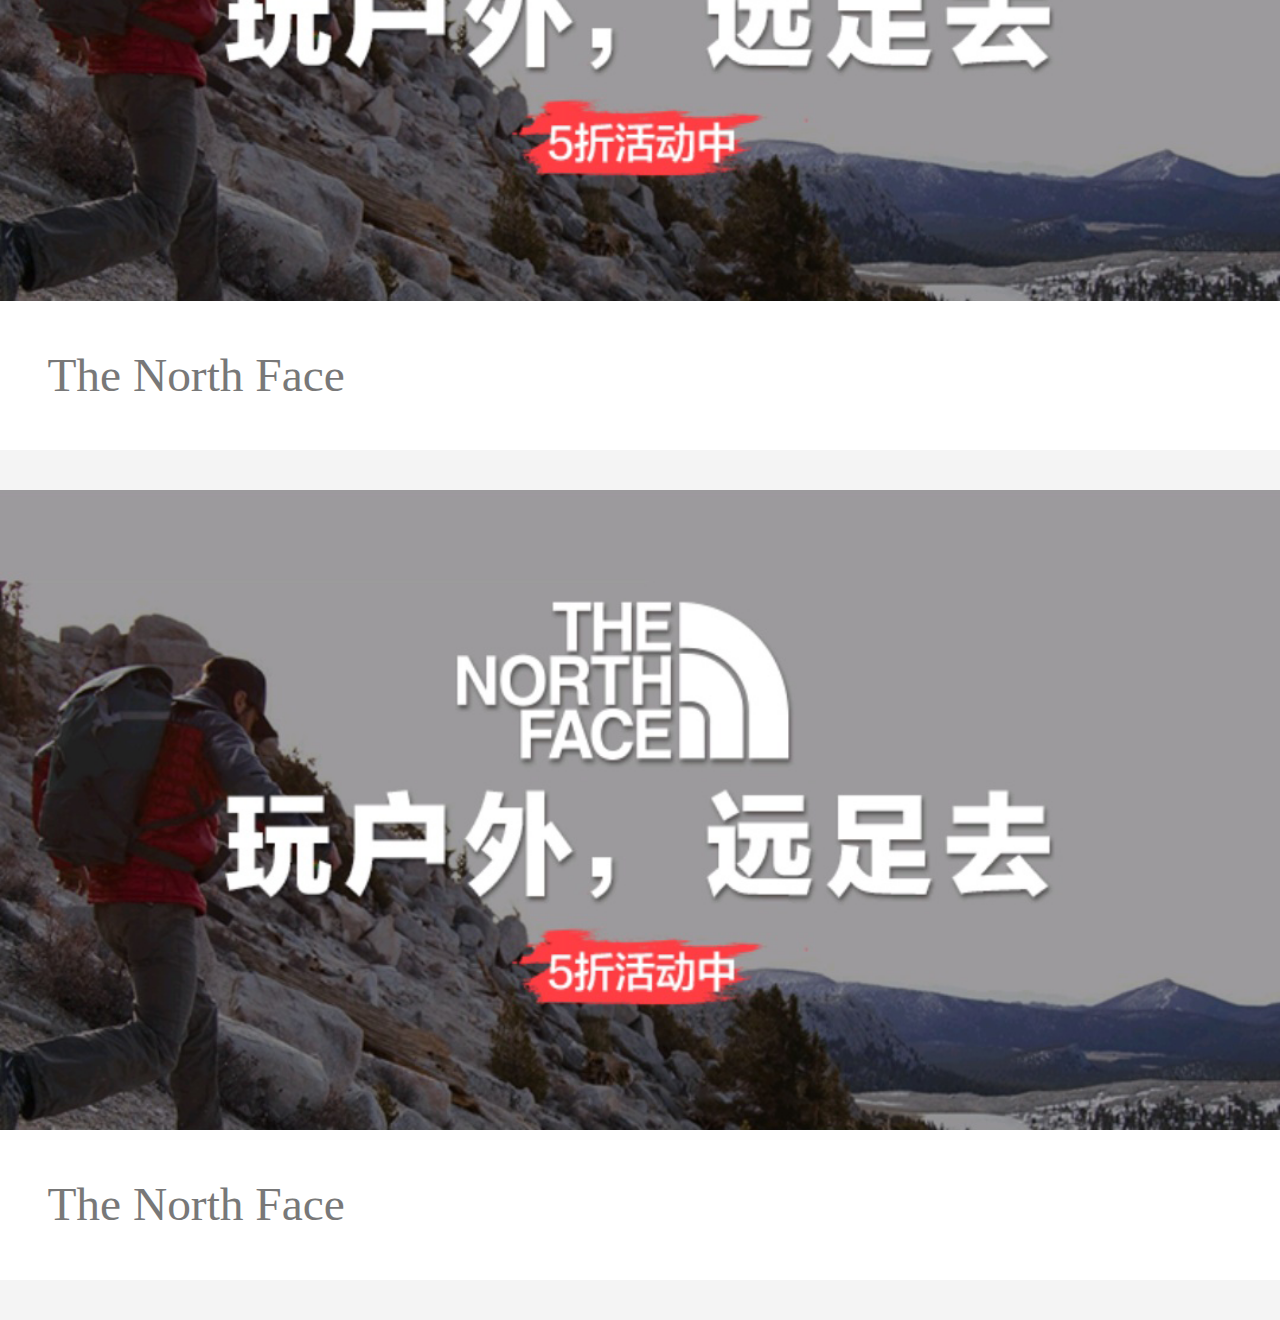
==== commit b6e177d6: "3" ====
--- a/APP/index.html
+++ b/APP/index.html
@@ -85,7 +85,7 @@
 					<div class="leftTab ">
 						<ul>
 							<li>
-								<a>
+								<a href="shop.html">
 									<img src="img/hw.png"/>
 								</a>
 								<p>The North Face</p>
--- a/APP/css/index.css
+++ b/APP/css/index.css
@@ -10,7 +10,7 @@
 .fixed ul{
 	position: fixed;
 	list-style: none;
-	top: 42.6rem;
+	bottom: 2rem;
 	left: 8.4rem;
 	width: 10.2rem;
 	height: 3.1rem;
@@ -380,7 +380,7 @@
 	background: #f4f4f4;
 	/*子元素浮动父元素也浮动撑起父元素高度*/
 	float: left;
-	display: block;
+	display: none;
 }
 .rightTabShop{
 	background: #f4f4f4;
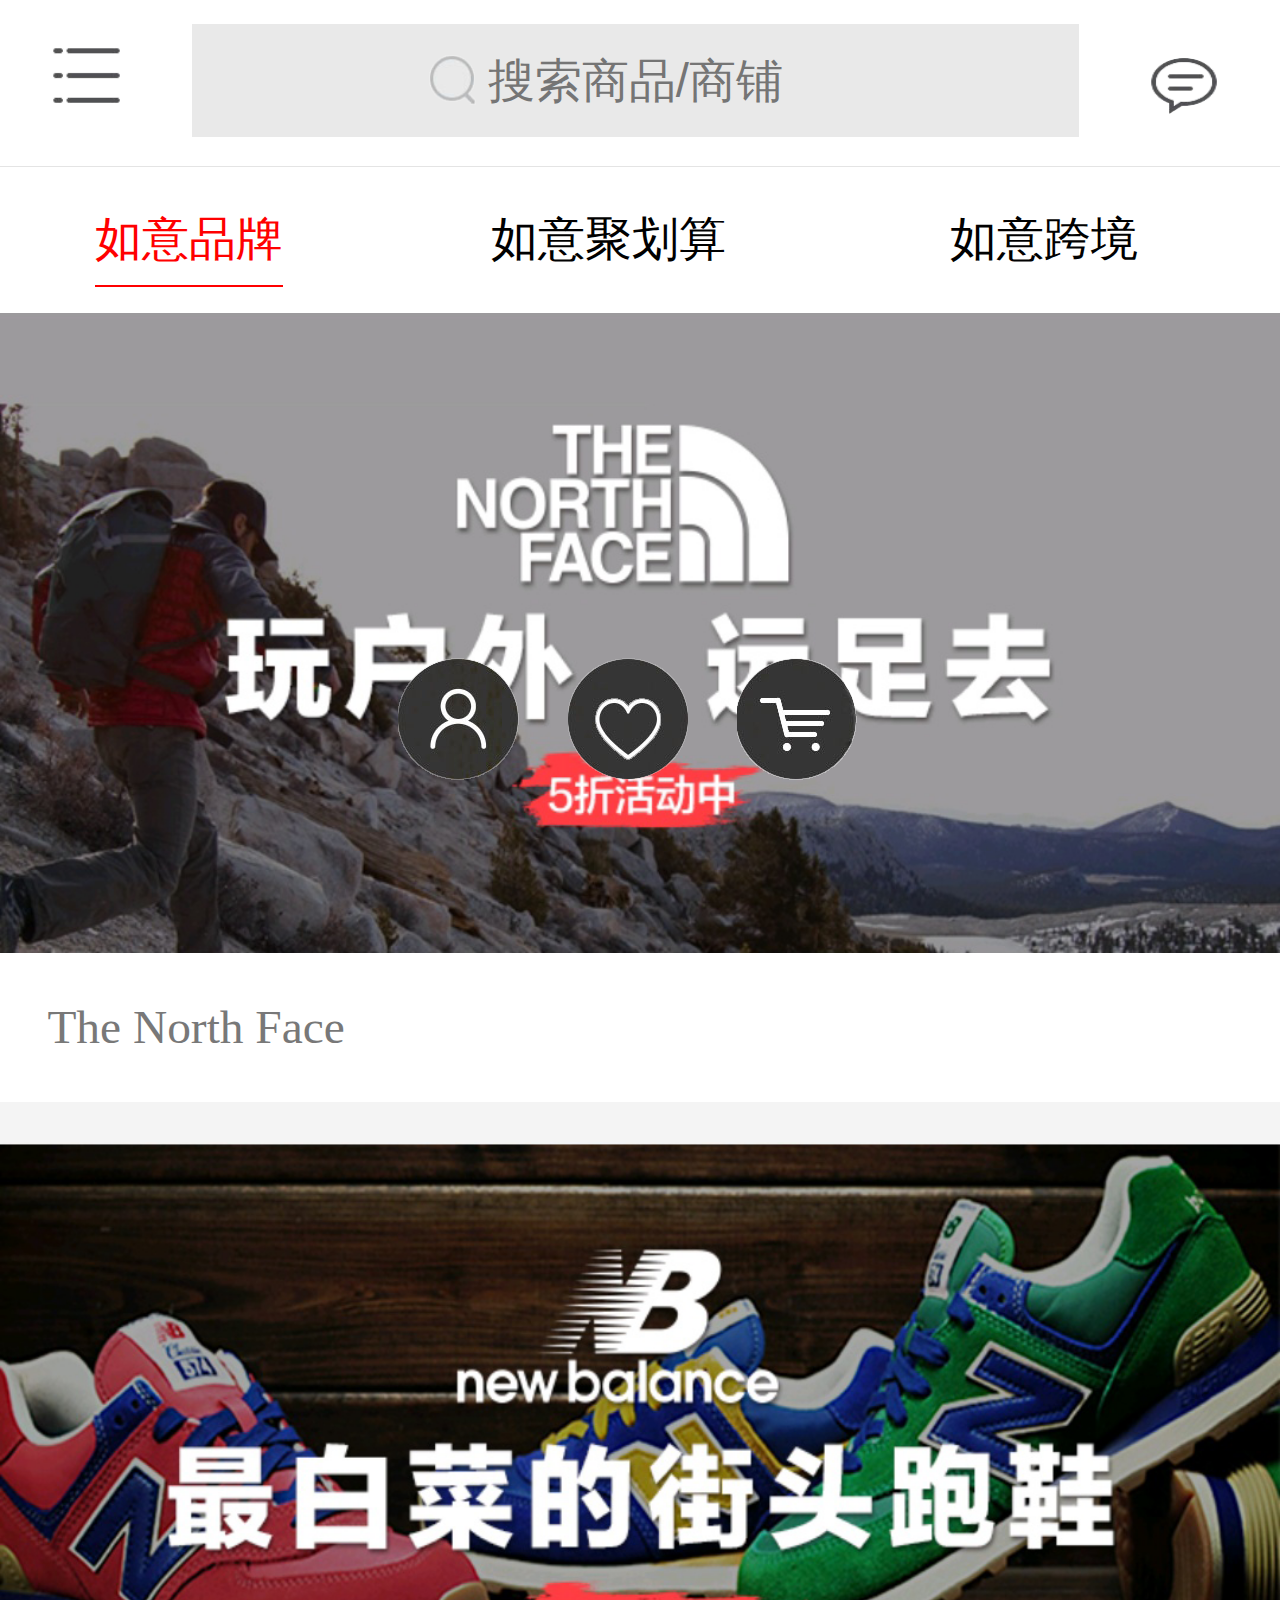
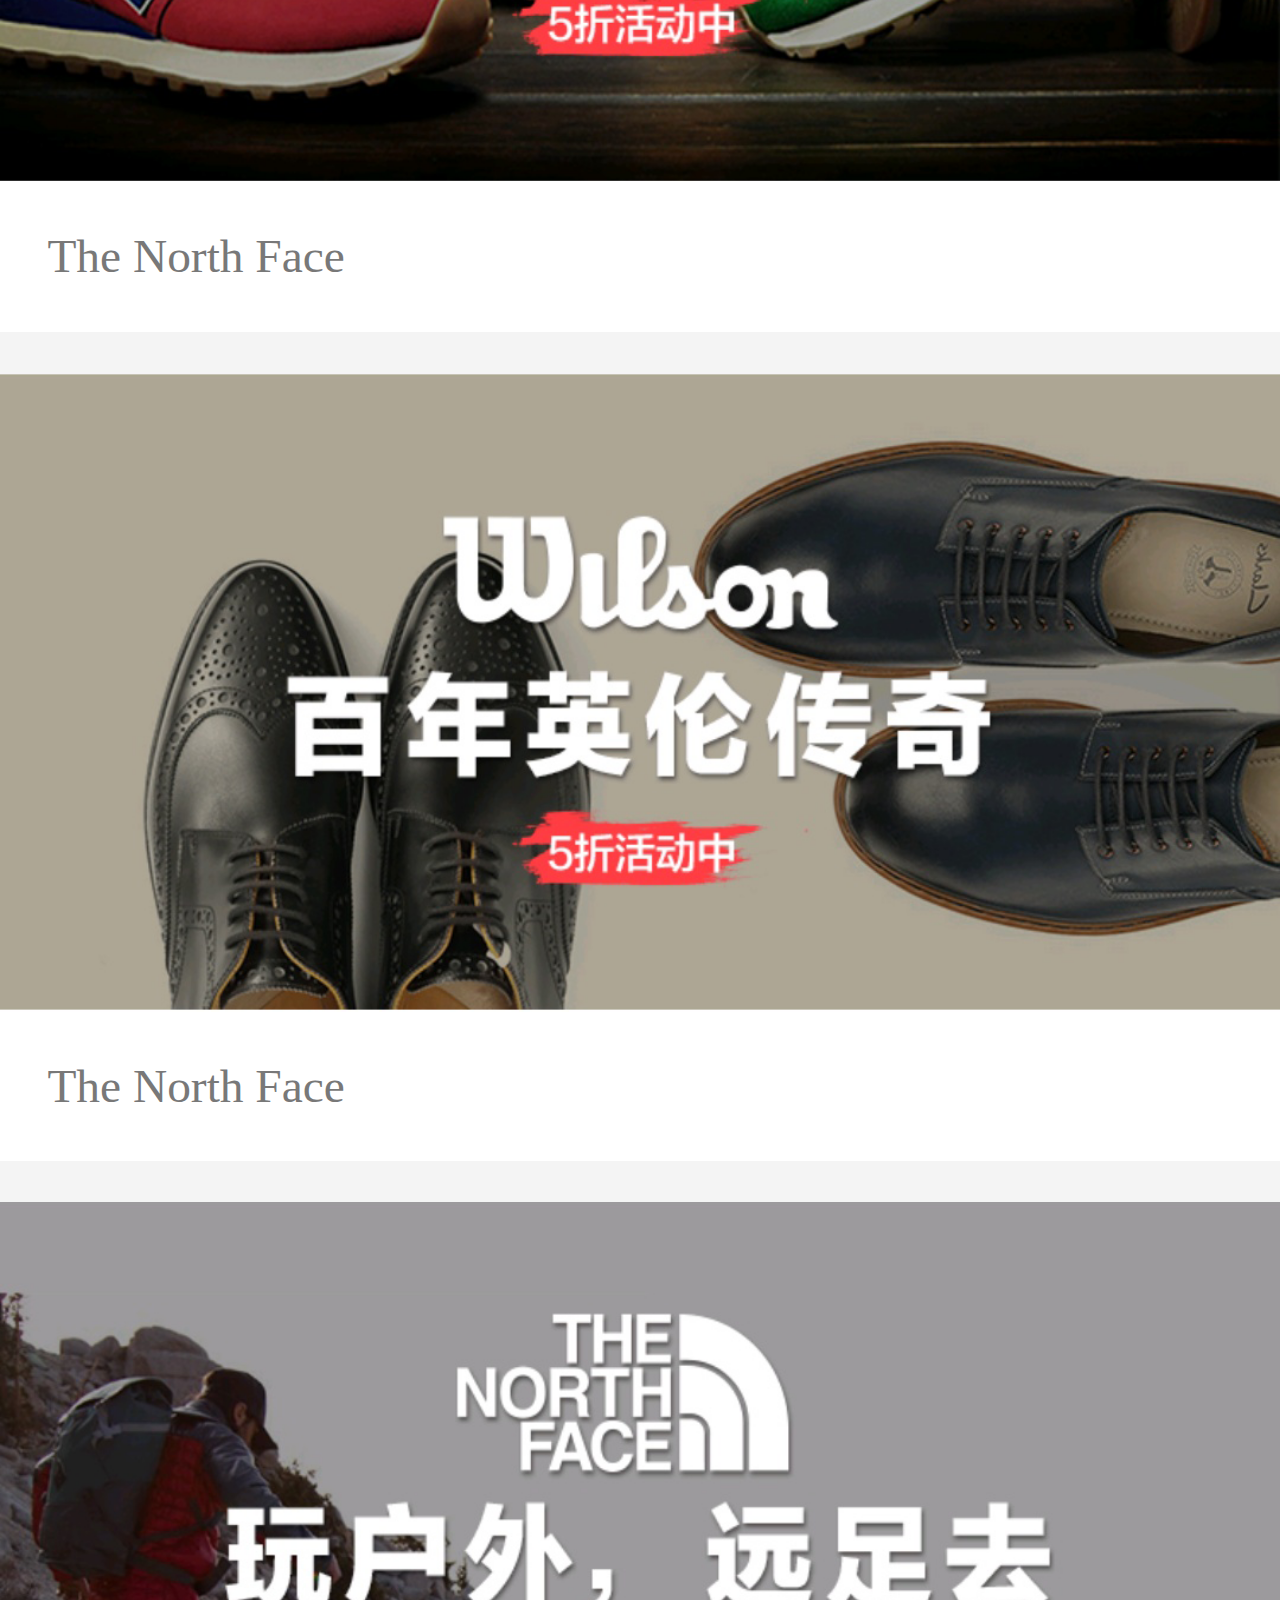
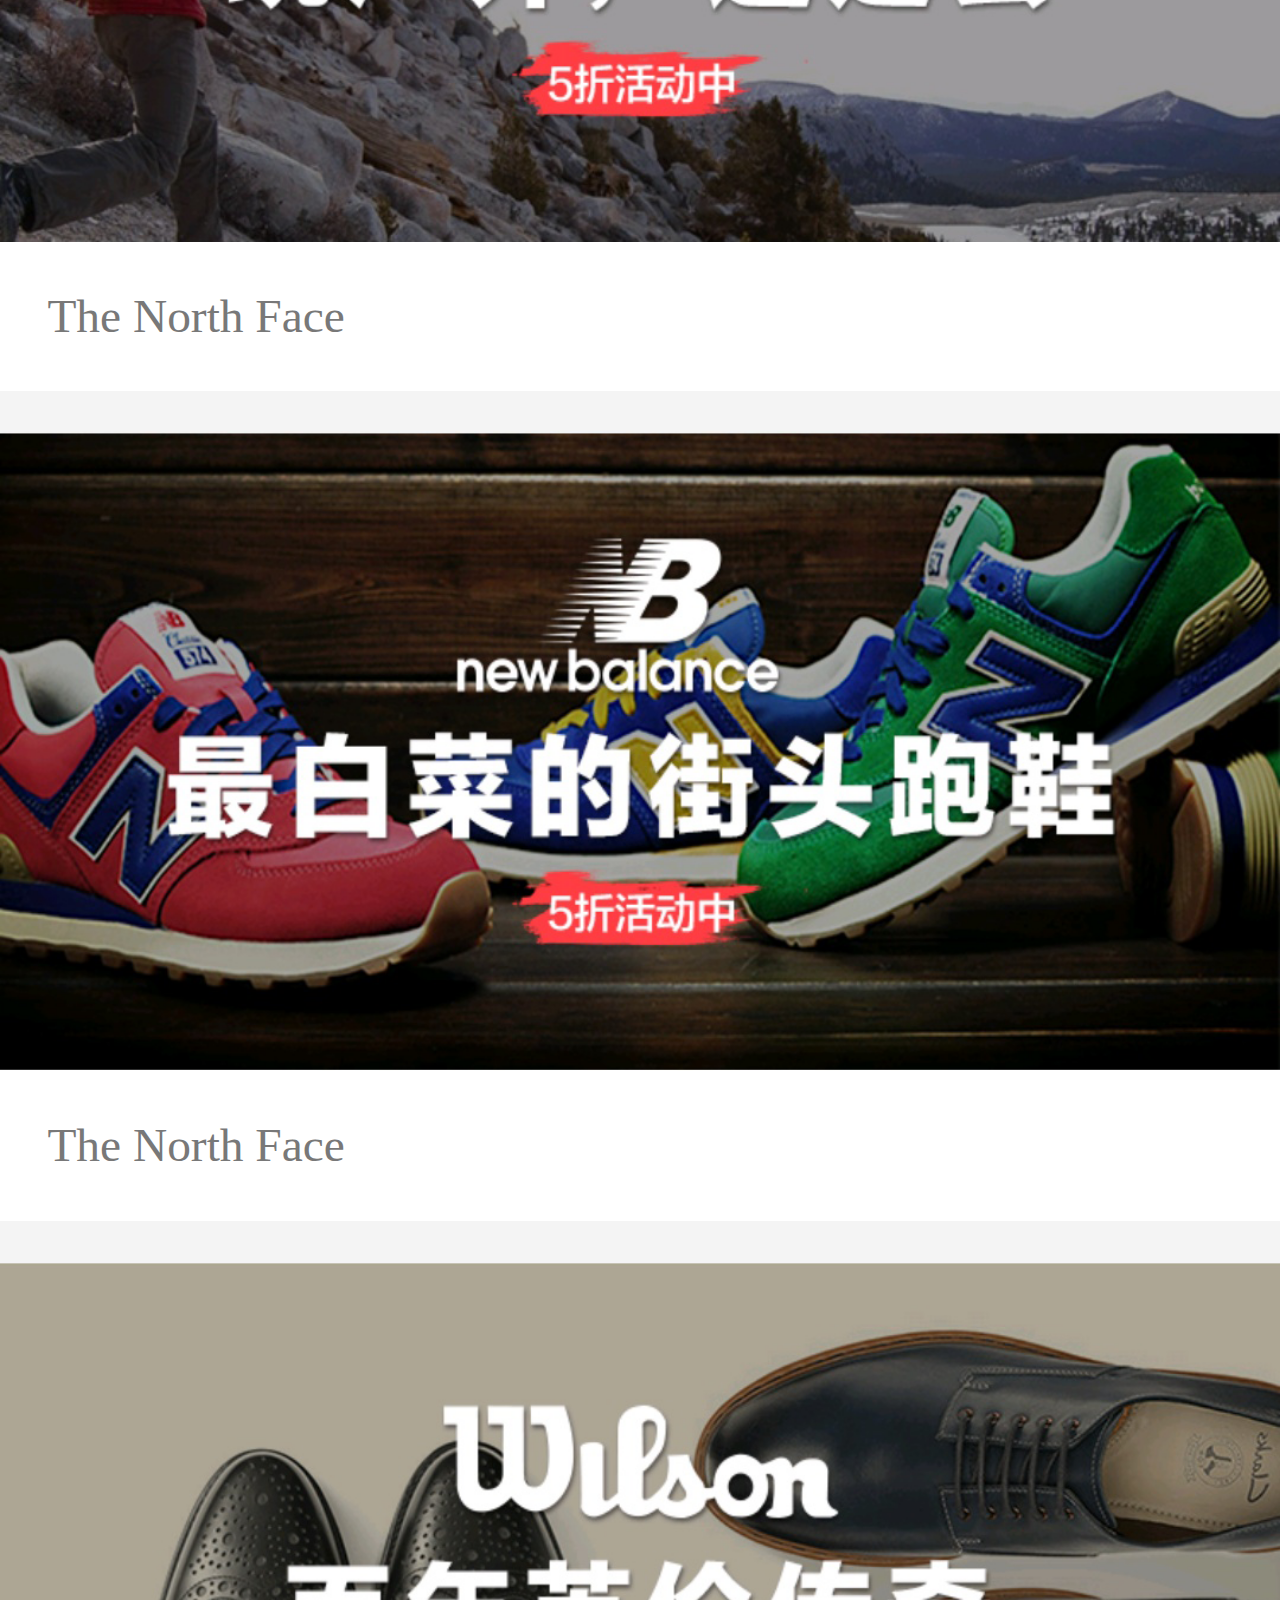
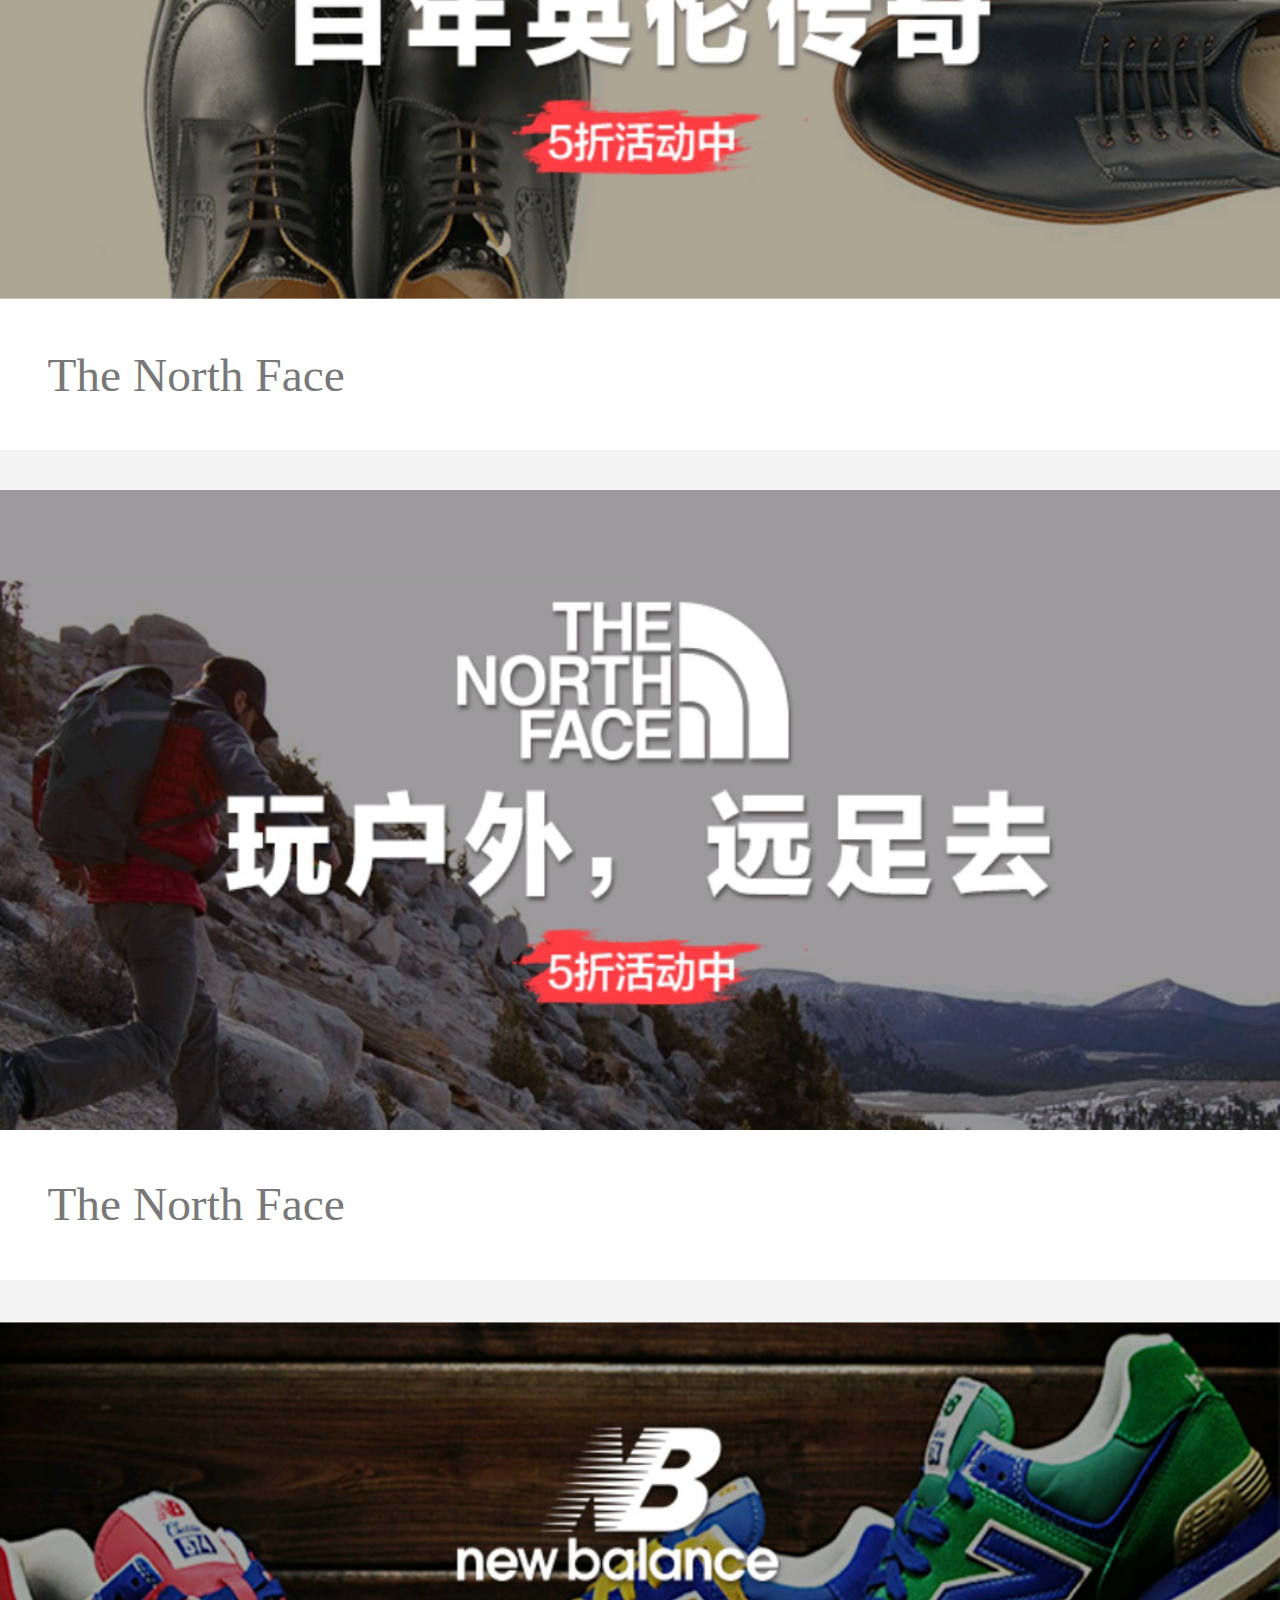
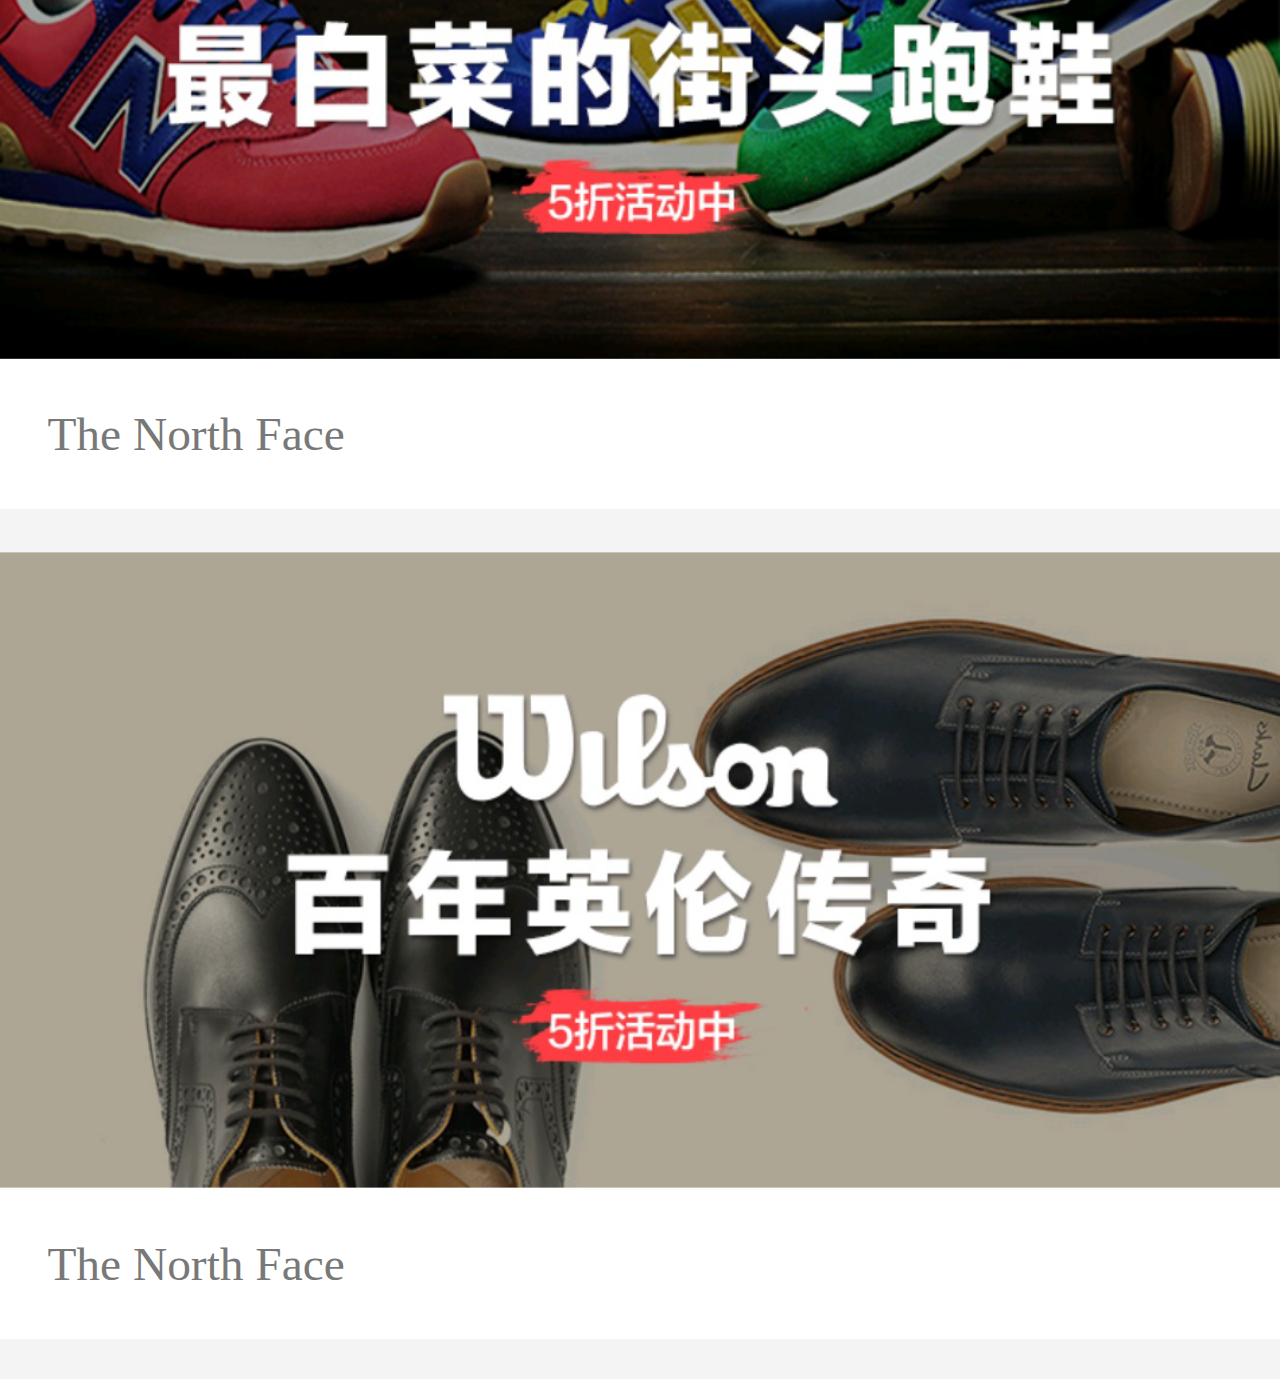
==== commit 93976fc7: "4" ====
--- a/APP/index.html
+++ b/APP/index.html
@@ -3,6 +3,7 @@
 	<head>
 		<meta charset="utf-8" />
 		<title></title>
+		<script src="js/vue.js" type="text/javascript" charset="utf-8"></script>
 		<link rel="stylesheet" type="text/css" href="css/index.css"/>
 		<meta name="viewport" content="width=device-width,user-scalable=no">
 		<!--user-scalable=no-->
@@ -83,48 +84,12 @@
 				<div class="TabChildren">
 					<!--左切换-->
 					<div class="leftTab ">
-						<ul>
+						<ul v-for='(a,index) in arr'>
 							<li>
 								<a href="shop.html">
-									<img src="img/hw.png"/>
+									<img :src="a.src"/>
 								</a>
-								<p>The North Face</p>
-							</li>
-							<li>
-								<a>
-									<img src="img/hw.png"/>
-								</a>
-								<p>The North Face</p>
-							</li>
-							<li>
-								<a>
-									<img src="img/hw.png"/>
-								</a>
-								<p>The North Face</p>
-							</li>
-							<li>
-								<a>
-									<img src="img/hw.png"/>
-								</a>
-								<p>The North Face</p>
-							</li>
-							<li>
-								<a>
-									<img src="img/hw.png"/>
-								</a>
-								<p>The North Face</p>
-							</li>
-							<li>
-								<a>
-									<img src="img/hw.png"/>
-								</a>
-								<p>The North Face</p>
-							</li>
-							<li>
-								<a>
-									<img src="img/hw.png"/>
-								</a>
-								<p>The North Face</p>
+								<p>{{a.conent}}</p>
 							</li>
 						</ul>
 					</div>
